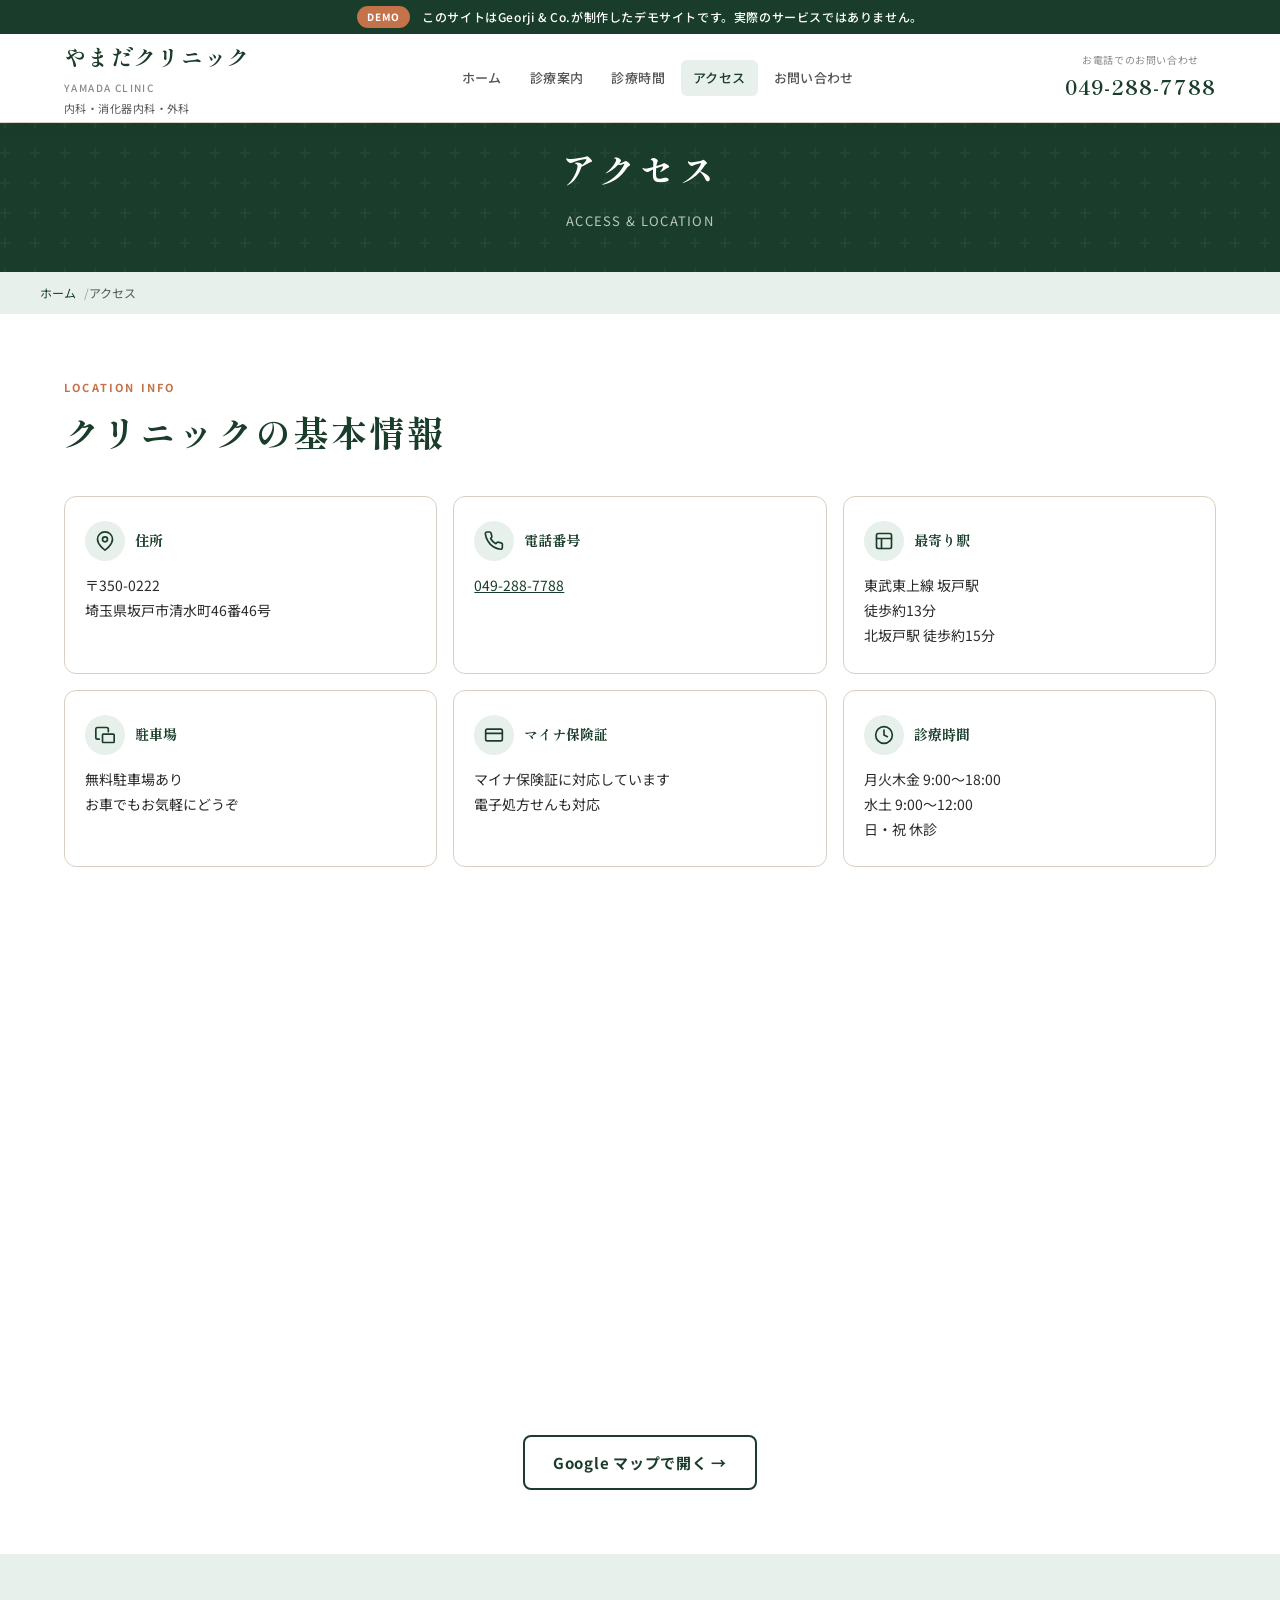
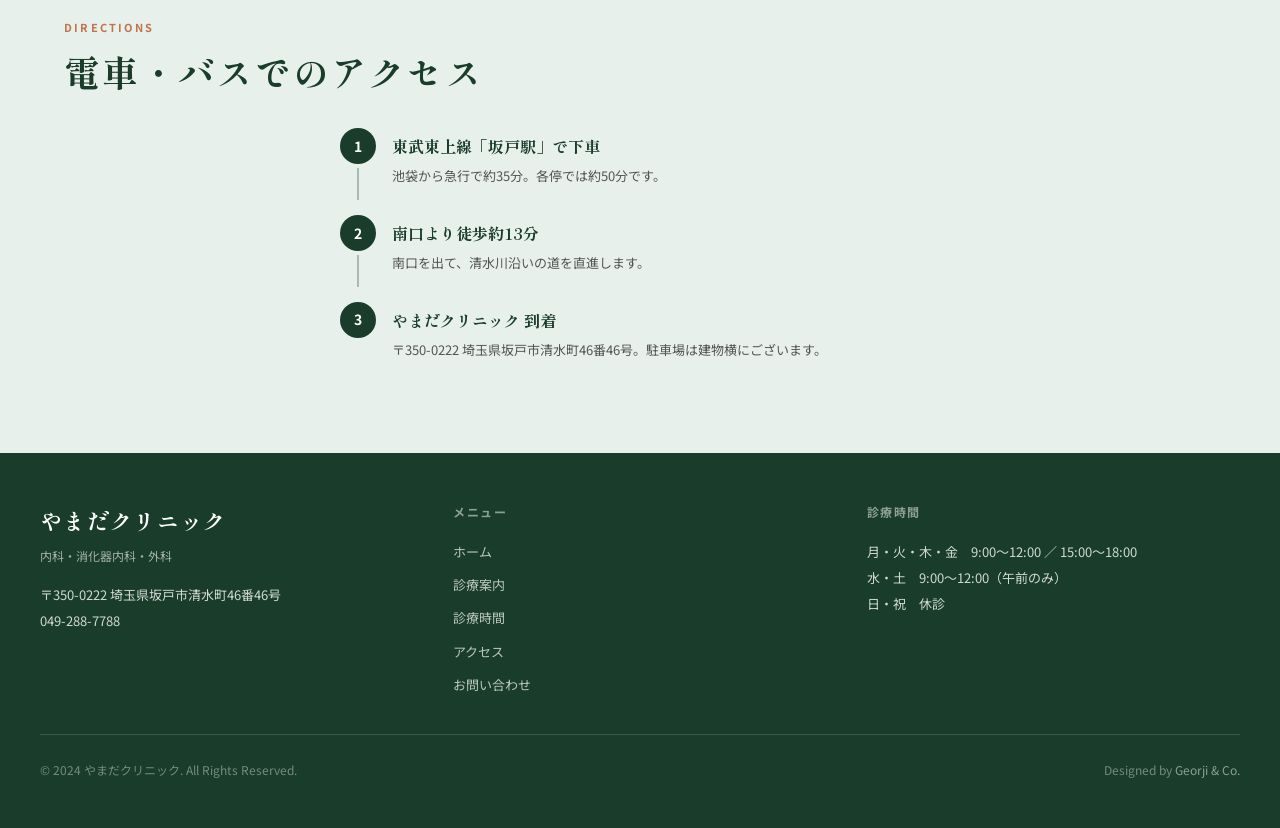
==== access.html @ 5f9caf1a "Add files via upload" ====
<!DOCTYPE html>
<html lang="ja">
<head>
  <meta charset="UTF-8">
  <meta name="viewport" content="width=device-width, initial-scale=1.0">
  <title>アクセス｜やまだクリニック</title>
  <meta name="description" content="やまだクリニックへのアクセス。埼玉県坂戸市清水町46-46。東武東上線坂戸駅より徒歩約13分。無料駐車場完備。">
  <link rel="canonical" href="https://georji-and-co.github.io/yamada-clinic-demo/access.html">
  <link rel="stylesheet" href="style.css">
  <style>
    .map-big iframe {
      width: 100%;
      height: 400px;
      border-radius: 16px;
      border: none;
      display: block;
      margin-top: 32px;
    }
    @media (min-width: 768px) { .map-big iframe { height: 520px; } }

    .info-cards {
      display: grid;
      gap: 16px;
      margin-top: 40px;
    }
    @media (min-width: 640px) { .info-cards { grid-template-columns: repeat(2, 1fr); } }
    @media (min-width: 960px) { .info-cards { grid-template-columns: repeat(3, 1fr); } }

    .info-card {
      background: var(--white);
      border-radius: 12px;
      padding: 24px 20px;
      border: 1px solid var(--border);
    }
    .info-card-head {
      display: flex;
      align-items: center;
      gap: 10px;
      margin-bottom: 12px;
    }
    .info-card-icon {
      width: 40px;
      height: 40px;
      border-radius: 50%;
      background: var(--green-light);
      display: flex;
      align-items: center;
      justify-content: center;
    }
    .info-card-icon svg { width: 20px; height: 20px; color: var(--green); }
    .info-card-title {
      font-family: var(--font-min);
      font-size: 14px;
      font-weight: 700;
      color: var(--green);
    }
    .info-card-body {
      font-size: 14px;
      color: var(--text);
      line-height: 1.8;
    }
    .info-card-body a { color: var(--green); text-decoration: underline; }

    .route-section { background: var(--green-light); }
    .route-steps {
      display: flex;
      flex-direction: column;
      gap: 0;
      max-width: 600px;
      margin: 32px auto 0;
    }
    .route-step {
      display: flex;
      gap: 16px;
      align-items: flex-start;
    }
    .route-step-left {
      display: flex;
      flex-direction: column;
      align-items: center;
      flex-shrink: 0;
    }
    .route-num {
      width: 36px;
      height: 36px;
      border-radius: 50%;
      background: var(--green);
      color: var(--white);
      font-weight: 700;
      font-size: 14px;
      display: flex;
      align-items: center;
      justify-content: center;
      flex-shrink: 0;
    }
    .route-line {
      width: 2px;
      flex: 1;
      background: var(--green);
      opacity: .3;
      min-height: 32px;
      margin: 4px 0;
    }
    .route-step:last-child .route-line { display: none; }
    .route-body {
      padding: 4px 0 28px;
    }
    .route-title {
      font-family: var(--font-min);
      font-size: 16px;
      font-weight: 700;
      color: var(--green);
    }
    .route-desc {
      font-size: 13px;
      color: var(--text-mid);
      margin-top: 4px;
      line-height: 1.7;
    }
  </style>
</head>
<body>

<div class="demo-banner">
  <span>DEMO</span>
  このサイトはGeorji &amp; Co.が制作したデモサイトです。実際のサービスではありません。
</div>

<header class="site-header">
  <div class="header-inner">
    <div class="logo-wrap">
      <div class="logo-ja">やまだクリニック</div>
      <div class="logo-en">Yamada Clinic</div>
      <div class="logo-sub">内科・消化器内科・外科</div>
    </div>
    <nav class="pc-nav">
      <a href="index.html">ホーム</a>
      <a href="clinic.html">診療案内</a>
      <a href="hours.html">診療時間</a>
      <a href="access.html" style="background:var(--green-light);color:var(--green);">アクセス</a>
      <a href="contact.html">お問い合わせ</a>
    </nav>
    <div class="header-cta">
      <a href="tel:0492887788" class="btn-tel">
        <small>お電話でのお問い合わせ</small>049-288-7788
      </a>
    </div>
    <button class="hamburger" id="hamburger" aria-label="メニュー"><span></span><span></span><span></span></button>
  </div>
</header>

<nav class="sp-menu" id="spMenu">
  <a href="index.html">ホーム</a>
  <a href="clinic.html">診療案内</a>
  <a href="hours.html">診療時間・休診情報</a>
  <a href="access.html">アクセス</a>
  <a href="contact.html">お問い合わせ</a>
  <a href="tel:0492887788" class="sp-tel">
    <svg xmlns="http://www.w3.org/2000/svg" width="20" height="20" viewBox="0 0 24 24" fill="none" stroke="currentColor" stroke-width="2"><path d="M22 16.92v3a2 2 0 0 1-2.18 2 19.79 19.79 0 0 1-8.63-3.07A19.5 19.5 0 0 1 4.69 12 19.79 19.79 0 0 1 1.61 3.4 2 2 0 0 1 3.58 1.22h3a2 2 0 0 1 2 1.72 12.84 12.84 0 0 0 .7 2.81 2 2 0 0 1-.45 2.11L7.91 8.97a16 16 0 0 0 6.29 6.29l1.28-1.28a2 2 0 0 1 2.11-.45 12.84 12.84 0 0 0 2.81.7A2 2 0 0 1 22 16.92z"/></svg>
    049-288-7788
  </a>
</nav>

<div class="page-hero">
  <h1 class="page-hero-title">アクセス</h1>
  <p class="page-hero-sub">Access &amp; Location</p>
</div>
<nav class="breadcrumb"><ol><li><a href="index.html">ホーム</a></li><li>アクセス</li></ol></nav>

<!-- 基本情報 -->
<section style="background:var(--white);">
  <div class="container">
    <p class="section-label fade-in">Location Info</p>
    <h2 class="section-title fade-in">クリニックの基本情報</h2>
    <div class="info-cards">
      <div class="info-card fade-in">
        <div class="info-card-head">
          <div class="info-card-icon"><svg xmlns="http://www.w3.org/2000/svg" viewBox="0 0 24 24" fill="none" stroke="currentColor" stroke-width="2" stroke-linecap="round" stroke-linejoin="round"><path d="M21 10c0 7-9 13-9 13s-9-6-9-13a9 9 0 0 1 18 0z"/><circle cx="12" cy="10" r="3"/></svg></div>
          <div class="info-card-title">住所</div>
        </div>
        <div class="info-card-body">
          〒350-0222<br>埼玉県坂戸市清水町46番46号
        </div>
      </div>
      <div class="info-card fade-in">
        <div class="info-card-head">
          <div class="info-card-icon"><svg xmlns="http://www.w3.org/2000/svg" viewBox="0 0 24 24" fill="none" stroke="currentColor" stroke-width="2" stroke-linecap="round" stroke-linejoin="round"><path d="M22 16.92v3a2 2 0 0 1-2.18 2 19.79 19.79 0 0 1-8.63-3.07A19.5 19.5 0 0 1 4.69 12 19.79 19.79 0 0 1 1.61 3.4 2 2 0 0 1 3.58 1.22h3a2 2 0 0 1 2 1.72 12.84 12.84 0 0 0 .7 2.81 2 2 0 0 1-.45 2.11L7.91 8.97a16 16 0 0 0 6.29 6.29l1.28-1.28a2 2 0 0 1 2.11-.45 12.84 12.84 0 0 0 2.81.7A2 2 0 0 1 22 16.92z"/></svg></div>
          <div class="info-card-title">電話番号</div>
        </div>
        <div class="info-card-body">
          <a href="tel:0492887788">049-288-7788</a>
        </div>
      </div>
      <div class="info-card fade-in">
        <div class="info-card-head">
          <div class="info-card-icon"><svg xmlns="http://www.w3.org/2000/svg" viewBox="0 0 24 24" fill="none" stroke="currentColor" stroke-width="2" stroke-linecap="round" stroke-linejoin="round"><rect x="3" y="3" width="18" height="18" rx="2"/><path d="M3 9h18M9 21V9"/></svg></div>
          <div class="info-card-title">最寄り駅</div>
        </div>
        <div class="info-card-body">
          東武東上線 坂戸駅<br>徒歩約13分<br>北坂戸駅 徒歩約15分
        </div>
      </div>
      <div class="info-card fade-in">
        <div class="info-card-head">
          <div class="info-card-icon"><svg xmlns="http://www.w3.org/2000/svg" viewBox="0 0 24 24" fill="none" stroke="currentColor" stroke-width="2" stroke-linecap="round" stroke-linejoin="round"><path d="M5 17H3a2 2 0 0 1-2-2V5a2 2 0 0 1 2-2h11a2 2 0 0 1 2 2v3"/><rect x="9" y="11" width="14" height="10" rx="1"/></svg></div>
          <div class="info-card-title">駐車場</div>
        </div>
        <div class="info-card-body">無料駐車場あり<br>お車でもお気軽にどうぞ</div>
      </div>
      <div class="info-card fade-in">
        <div class="info-card-head">
          <div class="info-card-icon"><svg xmlns="http://www.w3.org/2000/svg" viewBox="0 0 24 24" fill="none" stroke="currentColor" stroke-width="2" stroke-linecap="round" stroke-linejoin="round"><rect x="2" y="5" width="20" height="14" rx="2"/><path d="M2 10h20"/></svg></div>
          <div class="info-card-title">マイナ保険証</div>
        </div>
        <div class="info-card-body">マイナ保険証に対応しています<br>電子処方せんも対応</div>
      </div>
      <div class="info-card fade-in">
        <div class="info-card-head">
          <div class="info-card-icon"><svg xmlns="http://www.w3.org/2000/svg" viewBox="0 0 24 24" fill="none" stroke="currentColor" stroke-width="2" stroke-linecap="round" stroke-linejoin="round"><circle cx="12" cy="12" r="10"/><polyline points="12 6 12 12 16 14"/></svg></div>
          <div class="info-card-title">診療時間</div>
        </div>
        <div class="info-card-body">
          月火木金 9:00〜18:00<br>水土 9:00〜12:00<br>日・祝 休診
        </div>
      </div>
    </div>

    <!-- 地図 -->
    <div class="map-big fade-in">
      <iframe
        src="https://maps.google.com/maps?q=埼玉県坂戸市清水町46-46&output=embed&hl=ja&z=16"
        loading="lazy"
        allowfullscreen
        title="やまだクリニック 地図">
      </iframe>
    </div>
    <div style="text-align:center;margin-top:16px;" class="fade-in">
      <a href="https://maps.google.com/maps?q=埼玉県坂戸市清水町46-46" target="_blank" rel="noopener" class="btn-outline">
        Google マップで開く →
      </a>
    </div>
  </div>
</section>

<!-- 経路案内 -->
<section class="route-section">
  <div class="container">
    <p class="section-label fade-in">Directions</p>
    <h2 class="section-title fade-in">電車・バスでのアクセス</h2>
    <div class="route-steps">
      <div class="route-step fade-in">
        <div class="route-step-left">
          <div class="route-num">1</div>
          <div class="route-line"></div>
        </div>
        <div class="route-body">
          <div class="route-title">東武東上線「坂戸駅」で下車</div>
          <p class="route-desc">池袋から急行で約35分。各停では約50分です。</p>
        </div>
      </div>
      <div class="route-step fade-in">
        <div class="route-step-left">
          <div class="route-num">2</div>
          <div class="route-line"></div>
        </div>
        <div class="route-body">
          <div class="route-title">南口より徒歩約13分</div>
          <p class="route-desc">南口を出て、清水川沿いの道を直進します。</p>
        </div>
      </div>
      <div class="route-step fade-in">
        <div class="route-step-left">
          <div class="route-num">3</div>
          <div class="route-line"></div>
        </div>
        <div class="route-body">
          <div class="route-title">やまだクリニック 到着</div>
          <p class="route-desc">〒350-0222 埼玉県坂戸市清水町46番46号。駐車場は建物横にございます。</p>
        </div>
      </div>
    </div>
  </div>
</section>

<footer class="site-footer">
  <div class="footer-inner">
    <div>
      <div class="footer-logo-ja">やまだクリニック</div>
      <div class="footer-logo-sub">内科・消化器内科・外科</div>
      <div class="footer-info">〒350-0222 埼玉県坂戸市清水町46番46号<br><a href="tel:0492887788">049-288-7788</a></div>
    </div>
    <div>
      <div class="footer-nav-title">メニュー</div>
      <nav class="footer-nav">
        <a href="index.html">ホーム</a><a href="clinic.html">診療案内</a>
        <a href="hours.html">診療時間</a><a href="access.html">アクセス</a>
        <a href="contact.html">お問い合わせ</a>
      </nav>
    </div>
    <div>
      <div class="footer-nav-title">診療時間</div>
      <div class="footer-info" style="font-size:13px;line-height:2;">
        月・火・木・金　9:00〜12:00 ／ 15:00〜18:00<br>
        水・土　9:00〜12:00（午前のみ）<br>日・祝　休診
      </div>
    </div>
  </div>
  <div class="footer-bottom">
    <span>&copy; 2024 やまだクリニック. All Rights Reserved.</span>
    <span class="footer-credit">Designed by <a href="https://georji-and-co.github.io/" target="_blank" rel="noopener">Georji &amp; Co.</a></span>
  </div>
</footer>

<div class="sticky-cta">
  <a href="tel:0492887788" class="cta-tel"><svg xmlns="http://www.w3.org/2000/svg" viewBox="0 0 24 24" fill="none" stroke="currentColor" stroke-width="2"><path d="M22 16.92v3a2 2 0 0 1-2.18 2 19.79 19.79 0 0 1-8.63-3.07A19.5 19.5 0 0 1 4.69 12 19.79 19.79 0 0 1 1.61 3.4 2 2 0 0 1 3.58 1.22h3a2 2 0 0 1 2 1.72 12.84 12.84 0 0 0 .7 2.81 2 2 0 0 1-.45 2.11L7.91 8.97a16 16 0 0 0 6.29 6.29l1.28-1.28a2 2 0 0 1 2.11-.45 12.84 12.84 0 0 0 2.81.7A2 2 0 0 1 22 16.92z"/></svg>電話する</a>
  <a href="contact.html" class="cta-web"><svg xmlns="http://www.w3.org/2000/svg" viewBox="0 0 24 24" fill="none" stroke="currentColor" stroke-width="2"><path d="M21 15a2 2 0 0 1-2 2H7l-4 4V5a2 2 0 0 1 2-2h14a2 2 0 0 1 2 2z"/></svg>お問い合わせ</a>
</div>
<nav class="sp-bottom-nav">
  <a href="index.html"><svg xmlns="http://www.w3.org/2000/svg" viewBox="0 0 24 24" fill="none" stroke="currentColor" stroke-width="2"><path d="m3 9 9-7 9 7v11a2 2 0 0 1-2 2H5a2 2 0 0 1-2-2z"/><polyline points="9 22 9 12 15 12 15 22"/></svg>ホーム</a>
  <a href="clinic.html"><svg xmlns="http://www.w3.org/2000/svg" viewBox="0 0 24 24" fill="none" stroke="currentColor" stroke-width="2"><path d="M22 12h-4l-3 9L9 3l-3 9H2"/></svg>診療</a>
  <a href="hours.html"><svg xmlns="http://www.w3.org/2000/svg" viewBox="0 0 24 24" fill="none" stroke="currentColor" stroke-width="2"><circle cx="12" cy="12" r="10"/><polyline points="12 6 12 12 16 14"/></svg>時間</a>
  <a href="access.html"><svg xmlns="http://www.w3.org/2000/svg" viewBox="0 0 24 24" fill="none" stroke="currentColor" stroke-width="2"><path d="M21 10c0 7-9 13-9 13s-9-6-9-13a9 9 0 0 1 18 0z"/><circle cx="12" cy="10" r="3"/></svg>アクセス</a>
  <a href="contact.html"><svg xmlns="http://www.w3.org/2000/svg" viewBox="0 0 24 24" fill="none" stroke="currentColor" stroke-width="2"><path d="M21 15a2 2 0 0 1-2 2H7l-4 4V5a2 2 0 0 1 2-2h14a2 2 0 0 1 2 2z"/></svg>問合せ</a>
</nav>
<script src="common.js"></script>
</body>
</html>
---- style.css ----
/* ===========================
   やまだクリニック | style.css
   =========================== */

@import url('https://fonts.googleapis.com/css2?family=Shippori+Mincho:wght@400;500;600;700;800&family=Noto+Sans+JP:wght@300;400;500;700&display=swap');

/* ── Reset & Base ── */
*, *::before, *::after {
  box-sizing: border-box;
  margin: 0;
  padding: 0;
  word-break: keep-all;
  overflow-wrap: break-word;
}

:root {
  --green:       #1a3d2b;
  --green-mid:   #2c5e42;
  --green-light: #e8f0eb;
  --cream:       #faf8f4;
  --terra:       #c4724a;
  --terra-light: #f4ece7;
  --text:        #2a2a2a;
  --text-mid:    #555;
  --text-light:  #888;
  --border:      #d8d0c4;
  --white:       #ffffff;
  --header-h-sp: 130px;  /* デモバナー34px + ヘッダー96px */
  --header-h-pc: 88px;
  --demo-h:      34px;
  --font-min:    'Shippori Mincho', serif;
  --font-sans:   'Noto Sans JP', sans-serif;
}

html { scroll-behavior: smooth; }

body {
  font-family: var(--font-sans);
  font-size: 16px;
  line-height: 1.8;
  color: var(--text);
  background: var(--cream);
  overflow-x: hidden;
}

a { color: inherit; text-decoration: none; }
img { max-width: 100%; display: block; }
ul, ol { list-style: none; }

/* ── Demo Banner ── */
.demo-banner {
  position: fixed;
  top: 0;
  left: 0;
  width: 100%;
  height: var(--demo-h);
  background: var(--green);
  color: var(--white);
  display: flex;
  align-items: center;
  justify-content: center;
  font-family: var(--font-sans);
  font-size: 12px;
  font-weight: 500;
  letter-spacing: 0.05em;
  z-index: 1000;
  gap: 12px;
}
.demo-banner span {
  background: var(--terra);
  padding: 2px 10px;
  border-radius: 20px;
  font-size: 10px;
  font-weight: 700;
  letter-spacing: 0.08em;
}

/* ── Header ── */
.site-header {
  position: fixed;
  top: var(--demo-h);
  left: 0;
  width: 100%;
  background: var(--white);
  border-bottom: 1px solid var(--border);
  z-index: 900;
  box-shadow: 0 2px 12px rgba(26,61,43,.06);
}

.header-inner {
  max-width: 1200px;
  margin: 0 auto;
  padding: 0 24px;
  height: 96px;
  display: flex;
  align-items: center;
  justify-content: space-between;
}

.logo-wrap { display: flex; flex-direction: column; gap: 2px; }
.logo-ja {
  font-family: var(--font-min);
  font-size: 22px;
  font-weight: 700;
  color: var(--green);
  letter-spacing: 0.06em;
}
.logo-en {
  font-size: 10px;
  font-weight: 500;
  color: var(--text-light);
  letter-spacing: 0.14em;
  text-transform: uppercase;
}
.logo-sub {
  font-size: 11px;
  color: var(--text-mid);
  letter-spacing: 0.04em;
}

/* デスクトップナビ */
.pc-nav { display: none; }

@media (min-width: 768px) {
  :root { --header-h-sp: var(--header-h-pc); }

  .header-inner { height: var(--header-h-pc); }

  .pc-nav {
    display: flex;
    align-items: center;
    gap: 4px;
  }
  .pc-nav a {
    font-size: 13px;
    font-weight: 500;
    color: var(--text-mid);
    padding: 6px 12px;
    border-radius: 6px;
    transition: background .2s, color .2s;
    letter-spacing: 0.03em;
  }
  .pc-nav a:hover { background: var(--green-light); color: var(--green); }

  .header-cta {
    display: flex;
    align-items: center;
    gap: 10px;
  }
  .btn-tel {
    font-family: var(--font-min);
    font-size: 20px;
    font-weight: 700;
    color: var(--green);
    letter-spacing: 0.05em;
  }
  .btn-tel small {
    display: block;
    font-family: var(--font-sans);
    font-size: 10px;
    font-weight: 400;
    color: var(--text-light);
    letter-spacing: 0.06em;
    text-align: center;
  }
  .btn-net {
    background: var(--terra);
    color: var(--white);
    font-size: 13px;
    font-weight: 700;
    padding: 10px 18px;
    border-radius: 8px;
    letter-spacing: 0.05em;
    transition: background .2s;
    white-space: nowrap;
  }
  .btn-net:hover { background: #b0633e; }
}

/* モバイルハンバーガー */
.hamburger {
  display: flex;
  flex-direction: column;
  gap: 5px;
  cursor: pointer;
  padding: 6px;
  background: none;
  border: none;
}
.hamburger span {
  display: block;
  width: 24px;
  height: 2px;
  background: var(--green);
  border-radius: 2px;
  transition: .3s;
}
@media (min-width: 768px) { .hamburger { display: none; } }

/* モバイルメニュー */
.sp-menu {
  display: none;
  position: fixed;
  top: calc(var(--demo-h) + 96px);
  left: 0;
  width: 100%;
  background: var(--white);
  border-bottom: 2px solid var(--green);
  z-index: 850;
  padding: 16px 0;
}
.sp-menu.open { display: block; }
.sp-menu a {
  display: block;
  padding: 12px 24px;
  font-size: 15px;
  font-weight: 500;
  color: var(--text);
  border-bottom: 1px solid var(--border);
  transition: background .2s;
}
.sp-menu a:hover { background: var(--green-light); }
.sp-menu .sp-tel {
  padding: 14px 24px;
  font-family: var(--font-min);
  font-size: 22px;
  font-weight: 700;
  color: var(--green);
  display: flex;
  align-items: center;
  gap: 8px;
}

/* ── スティッキーCTAバー（SP） ── */
.sticky-cta {
  display: flex;
  position: fixed;
  bottom: 0;
  left: 0;
  width: 100%;
  z-index: 800;
  box-shadow: 0 -2px 12px rgba(0,0,0,.12);
}
.sticky-cta a {
  flex: 1;
  display: flex;
  flex-direction: column;
  align-items: center;
  justify-content: center;
  padding: 10px 0;
  font-size: 11px;
  font-weight: 700;
  letter-spacing: 0.04em;
  gap: 3px;
}
.sticky-cta a svg { width: 20px; height: 20px; }
.sticky-cta .cta-tel { background: var(--green); color: var(--white); }
.sticky-cta .cta-web { background: var(--terra); color: var(--white); }
@media (min-width: 768px) { .sticky-cta { display: none; } }

/* ── ボトムナビ（SP）── */
.sp-bottom-nav {
  display: flex;
  position: fixed;
  bottom: 56px; /* CTAバーの上 */
  left: 0;
  width: 100%;
  background: var(--white);
  border-top: 1px solid var(--border);
  z-index: 790;
}
.sp-bottom-nav a {
  flex: 1;
  display: flex;
  flex-direction: column;
  align-items: center;
  justify-content: center;
  padding: 6px 2px;
  font-size: 9px;
  font-weight: 500;
  color: var(--text-mid);
  gap: 2px;
  border-right: 1px solid var(--border);
  transition: background .2s;
}
.sp-bottom-nav a:last-child { border-right: none; }
.sp-bottom-nav a.active { color: var(--green); background: var(--green-light); }
.sp-bottom-nav a svg { width: 18px; height: 18px; }
@media (min-width: 768px) { .sp-bottom-nav { display: none; } }

/* ── Page Hero ── */
.page-hero {
  margin-top: var(--header-h-sp);
  background: var(--green);
  padding: 48px 24px 40px;
  text-align: center;
  position: relative;
  overflow: hidden;
}
.page-hero::before {
  content: '';
  position: absolute;
  inset: 0;
  background: url("data:image/svg+xml,%3Csvg width='60' height='60' viewBox='0 0 60 60' xmlns='http://www.w3.org/2000/svg'%3E%3Cg fill='none' fill-rule='evenodd'%3E%3Cg fill='%23ffffff' fill-opacity='0.04'%3E%3Cpath d='M36 34v-4h-2v4h-4v2h4v4h2v-4h4v-2h-4zm0-30V0h-2v4h-4v2h4v4h2V6h4V4h-4zM6 34v-4H4v4H0v2h4v4h2v-4h4v-2H6zM6 4V0H4v4H0v2h4v4h2V6h4V4H6z'/%3E%3C/g%3E%3C/g%3E%3C/svg%3E");
}
.page-hero-title {
  font-family: var(--font-min);
  font-size: clamp(24px, 5vw, 36px);
  font-weight: 700;
  color: var(--white);
  letter-spacing: 0.1em;
  position: relative;
}
.page-hero-sub {
  font-size: 13px;
  color: rgba(255,255,255,.7);
  margin-top: 8px;
  letter-spacing: 0.1em;
  text-transform: uppercase;
  position: relative;
}

/* パンくずリスト */
.breadcrumb {
  background: var(--green-light);
  padding: 10px 24px;
}
.breadcrumb ol {
  max-width: 1200px;
  margin: 0 auto;
  display: flex;
  gap: 8px;
  font-size: 12px;
  color: var(--text-mid);
  flex-wrap: wrap;
}
.breadcrumb li + li::before { content: '/'; opacity: .5; }
.breadcrumb a { color: var(--green); }

/* ── 共通レイアウト ── */
.container {
  max-width: 1200px;
  margin: 0 auto;
  padding: 0 24px;
}

section {
  padding: 64px 24px;
}

.section-label {
  font-size: 11px;
  font-weight: 700;
  letter-spacing: 0.2em;
  text-transform: uppercase;
  color: var(--terra);
  margin-bottom: 8px;
}
.section-title {
  font-family: var(--font-min);
  font-size: clamp(24px, 4vw, 36px);
  font-weight: 700;
  color: var(--green);
  line-height: 1.4;
  letter-spacing: 0.06em;
}
.section-title + p {
  margin-top: 16px;
  color: var(--text-mid);
  font-size: 15px;
  line-height: 2;
  max-width: 640px;
}

/* ── 診療時間ステータス ── */
.status-chip {
  display: inline-flex;
  align-items: center;
  gap: 6px;
  padding: 4px 14px;
  border-radius: 20px;
  font-size: 12px;
  font-weight: 700;
  letter-spacing: 0.06em;
}
.status-chip.open {
  background: #e8f5e9;
  color: #2e7d32;
}
.status-chip.closed {
  background: #fce4ec;
  color: #c62828;
}
.status-chip::before {
  content: '';
  width: 8px;
  height: 8px;
  border-radius: 50%;
  background: currentColor;
  animation: pulse 1.5s infinite;
}
@keyframes pulse {
  0%, 100% { opacity: 1; }
  50% { opacity: .3; }
}

/* ── フェードイン ── */
.fade-in {
  opacity: 0;
  transform: translateY(20px);
  transition: opacity .6s ease, transform .6s ease;
}
.fade-in.visible {
  opacity: 1;
  transform: translateY(0);
}

/* ── カード共通 ── */
.card {
  background: var(--white);
  border-radius: 12px;
  border: 1px solid var(--border);
  overflow: hidden;
  transition: box-shadow .3s, transform .3s;
}
.card:hover {
  box-shadow: 0 8px 32px rgba(26,61,43,.12);
  transform: translateY(-4px);
}

/* ── ボタン共通 ── */
.btn-primary {
  display: inline-flex;
  align-items: center;
  gap: 8px;
  background: var(--terra);
  color: var(--white);
  font-size: 15px;
  font-weight: 700;
  padding: 14px 32px;
  border-radius: 8px;
  transition: background .2s, transform .2s;
  letter-spacing: 0.05em;
  border: none;
  cursor: pointer;
}
.btn-primary:hover {
  background: #b0633e;
  transform: translateY(-2px);
}
.btn-outline {
  display: inline-flex;
  align-items: center;
  gap: 8px;
  background: transparent;
  color: var(--green);
  font-size: 15px;
  font-weight: 700;
  padding: 12px 28px;
  border-radius: 8px;
  border: 2px solid var(--green);
  transition: all .2s;
  letter-spacing: 0.05em;
}
.btn-outline:hover {
  background: var(--green);
  color: var(--white);
}

/* ── フッター ── */
.site-footer {
  background: var(--green);
  color: rgba(255,255,255,.8);
  padding: 48px 24px 80px;
}
@media (min-width: 768px) { .site-footer { padding-bottom: 48px; } }

.footer-inner {
  max-width: 1200px;
  margin: 0 auto;
  display: grid;
  gap: 40px;
}
@media (min-width: 768px) {
  .footer-inner { grid-template-columns: 1fr 1fr 1fr; }
}

.footer-logo-ja {
  font-family: var(--font-min);
  font-size: 22px;
  font-weight: 700;
  color: var(--white);
  letter-spacing: 0.06em;
}
.footer-logo-sub {
  font-size: 12px;
  margin-top: 4px;
  color: rgba(255,255,255,.6);
}
.footer-info {
  font-size: 13px;
  line-height: 2;
  margin-top: 16px;
}
.footer-info a { color: rgba(255,255,255,.8); transition: color .2s; }
.footer-info a:hover { color: var(--white); }

.footer-nav-title {
  font-size: 12px;
  font-weight: 700;
  letter-spacing: 0.12em;
  text-transform: uppercase;
  color: rgba(255,255,255,.5);
  margin-bottom: 12px;
}
.footer-nav a {
  display: block;
  font-size: 13px;
  padding: 5px 0;
  color: rgba(255,255,255,.7);
  transition: color .2s;
}
.footer-nav a:hover { color: var(--white); }

.footer-bottom {
  max-width: 1200px;
  margin: 32px auto 0;
  padding-top: 24px;
  border-top: 1px solid rgba(255,255,255,.15);
  display: flex;
  justify-content: space-between;
  align-items: center;
  flex-wrap: wrap;
  gap: 12px;
  font-size: 12px;
  color: rgba(255,255,255,.4);
}
.footer-credit a {
  color: rgba(255,255,255,.5);
  transition: color .2s;
}
.footer-credit a:hover { color: var(--white); }

/* ── レスポンシブ補完 ── */
@media (max-width: 767px) {
  section { padding: 48px 16px; }
  .page-hero { padding: 40px 16px 32px; }
}
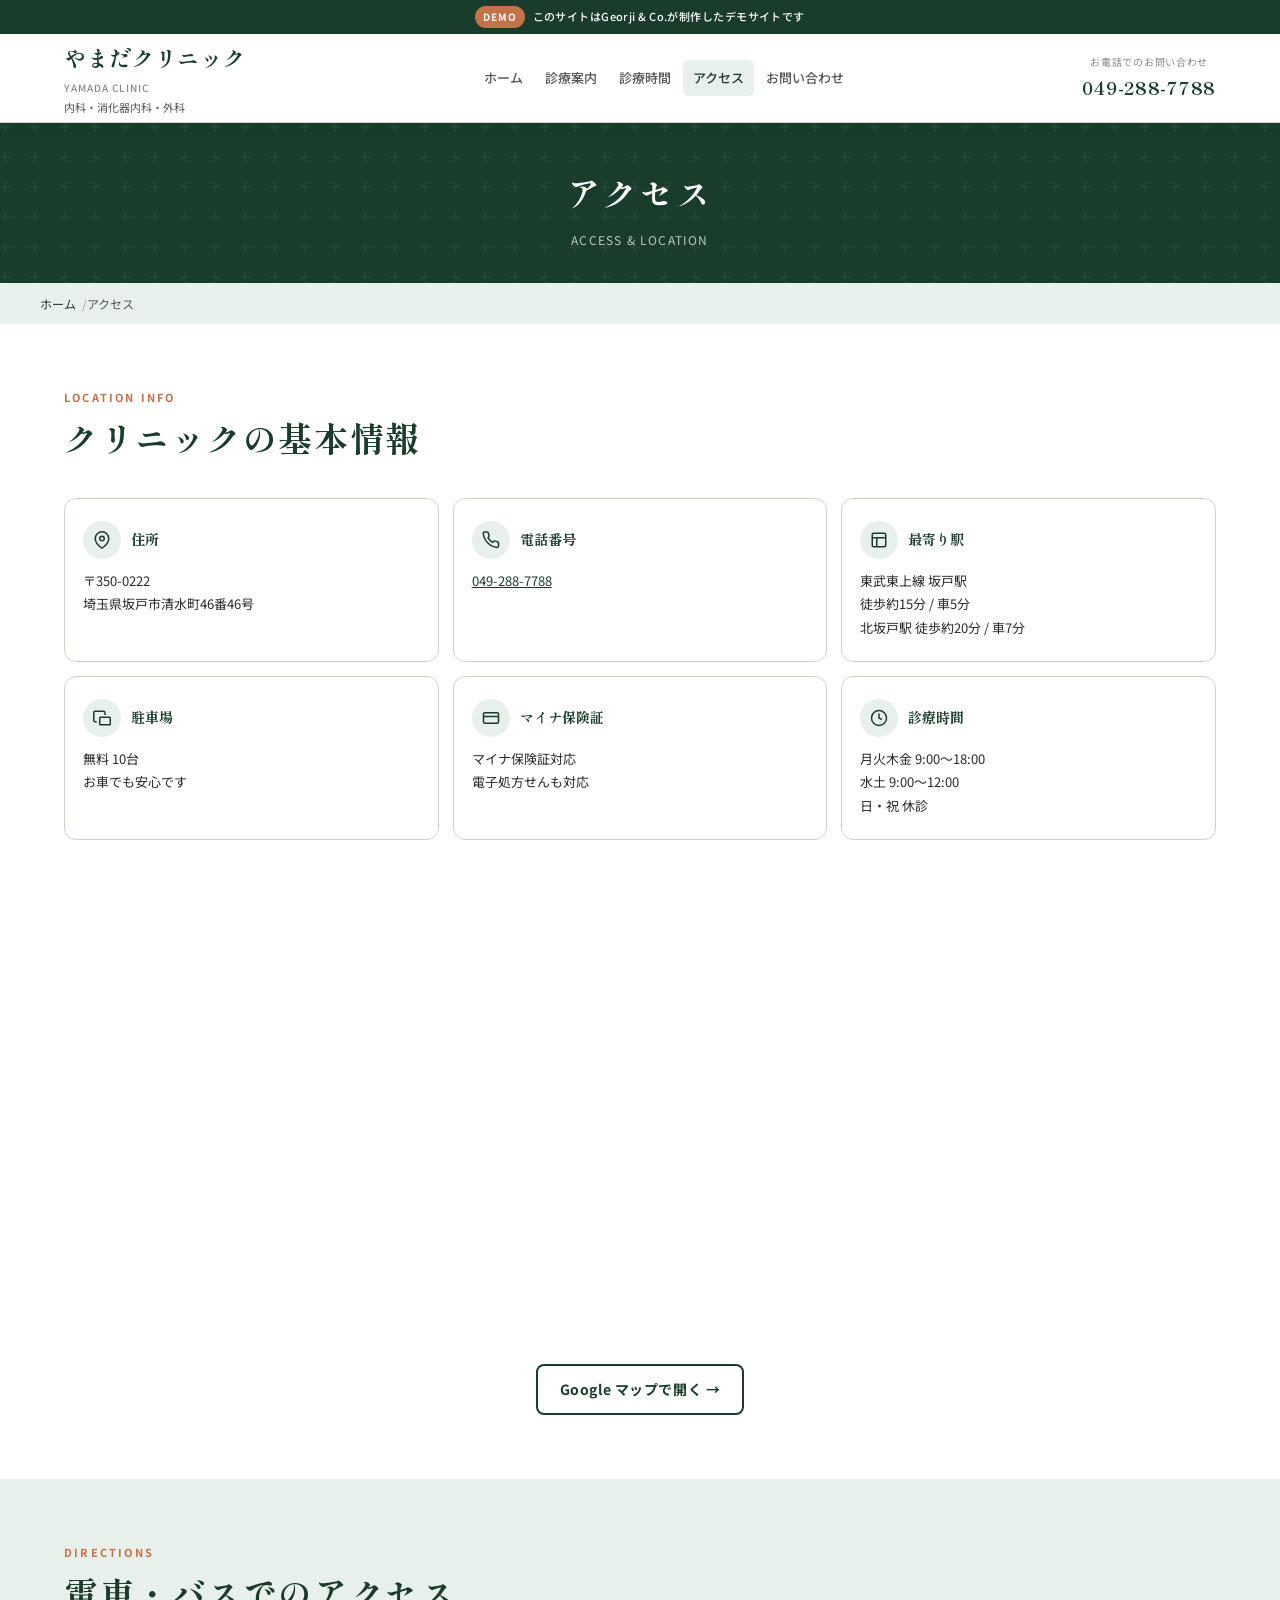
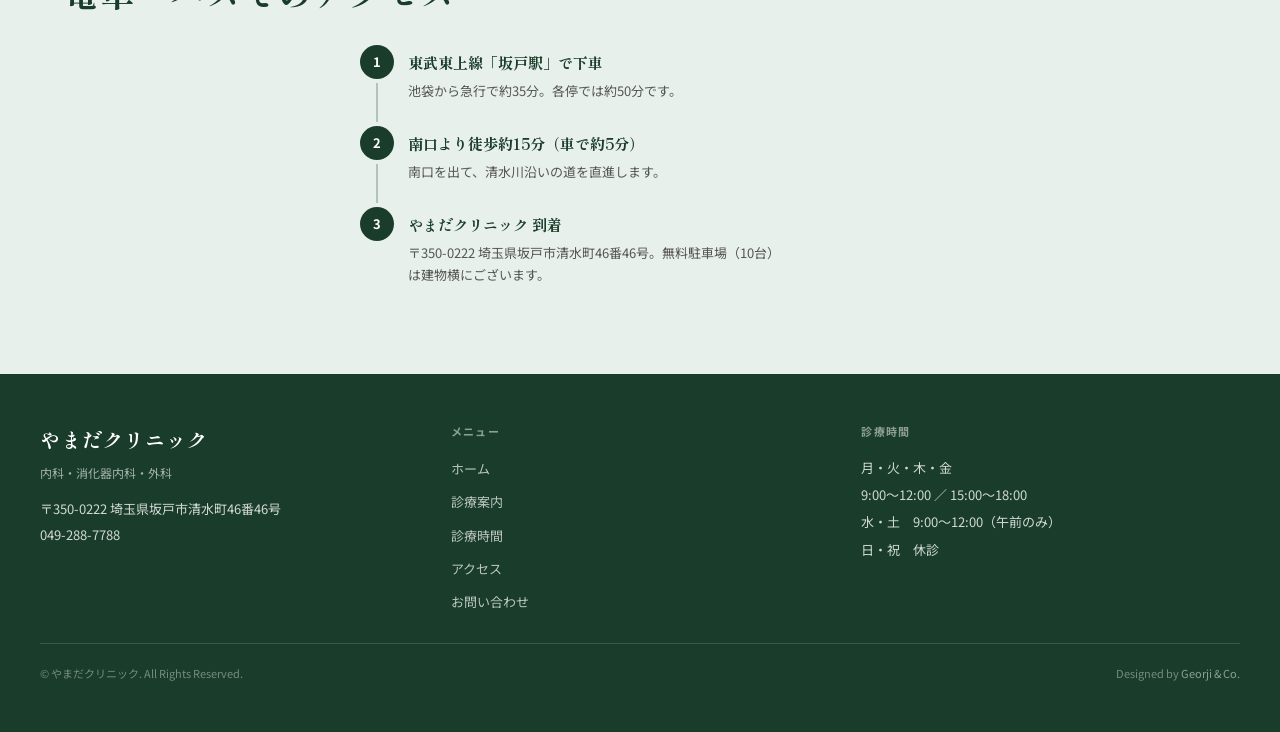
==== commit 6cf8905b: "Add files via upload" ====
--- a/access.html
+++ b/access.html
@@ -4,313 +4,91 @@
   <meta charset="UTF-8">
   <meta name="viewport" content="width=device-width, initial-scale=1.0">
   <title>アクセス｜やまだクリニック</title>
-  <meta name="description" content="やまだクリニックへのアクセス。埼玉県坂戸市清水町46-46。東武東上線坂戸駅より徒歩約13分。無料駐車場完備。">
+  <meta name="description" content="やまだクリニックへのアクセス。埼玉県坂戸市清水町46-46。東武東上線坂戸駅より徒歩約15分。無料駐車場10台完備。">
   <link rel="canonical" href="https://georji-and-co.github.io/yamada-clinic-demo/access.html">
   <link rel="stylesheet" href="style.css">
   <style>
-    .map-big iframe {
-      width: 100%;
-      height: 400px;
-      border-radius: 16px;
-      border: none;
-      display: block;
-      margin-top: 32px;
-    }
-    @media (min-width: 768px) { .map-big iframe { height: 520px; } }
-
-    .info-cards {
-      display: grid;
-      gap: 16px;
-      margin-top: 40px;
-    }
-    @media (min-width: 640px) { .info-cards { grid-template-columns: repeat(2, 1fr); } }
-    @media (min-width: 960px) { .info-cards { grid-template-columns: repeat(3, 1fr); } }
-
-    .info-card {
-      background: var(--white);
-      border-radius: 12px;
-      padding: 24px 20px;
-      border: 1px solid var(--border);
-    }
-    .info-card-head {
-      display: flex;
-      align-items: center;
-      gap: 10px;
-      margin-bottom: 12px;
-    }
-    .info-card-icon {
-      width: 40px;
-      height: 40px;
-      border-radius: 50%;
-      background: var(--green-light);
-      display: flex;
-      align-items: center;
-      justify-content: center;
-    }
-    .info-card-icon svg { width: 20px; height: 20px; color: var(--green); }
-    .info-card-title {
-      font-family: var(--font-min);
-      font-size: 14px;
-      font-weight: 700;
-      color: var(--green);
-    }
-    .info-card-body {
-      font-size: 14px;
-      color: var(--text);
-      line-height: 1.8;
-    }
+    .map-big iframe { width: 100%; height: 320px; border-radius: 16px; border: none; display: block; margin-top: 28px; }
+    @media (min-width: 768px) { .map-big iframe { height: 480px; } }
+    .info-cards { display: grid; gap: 14px; margin-top: 36px; }
+    @media (min-width: 560px) { .info-cards { grid-template-columns: repeat(2, minmax(0,1fr)); } }
+    @media (min-width: 900px) { .info-cards { grid-template-columns: repeat(3, minmax(0,1fr)); } }
+    .info-card { background: var(--white); border-radius: 12px; padding: 22px 18px; border: 1px solid var(--border); min-width: 0; }
+    .info-card-head { display: flex; align-items: center; gap: 10px; margin-bottom: 10px; }
+    .info-card-icon { width: 38px; height: 38px; border-radius: 50%; background: var(--green-light); display: flex; align-items: center; justify-content: center; flex-shrink: 0; }
+    .info-card-icon svg { width: 18px !important; height: 18px !important; color: var(--green); }
+    .info-card-title { font-family: var(--font-min); font-size: 14px; font-weight: 700; color: var(--green); }
+    .info-card-body { font-size: 13px; color: var(--text); line-height: 1.8; }
     .info-card-body a { color: var(--green); text-decoration: underline; }
-
-    .route-section { background: var(--green-light); }
-    .route-steps {
-      display: flex;
-      flex-direction: column;
-      gap: 0;
-      max-width: 600px;
-      margin: 32px auto 0;
-    }
-    .route-step {
-      display: flex;
-      gap: 16px;
-      align-items: flex-start;
-    }
-    .route-step-left {
-      display: flex;
-      flex-direction: column;
-      align-items: center;
-      flex-shrink: 0;
-    }
-    .route-num {
-      width: 36px;
-      height: 36px;
-      border-radius: 50%;
-      background: var(--green);
-      color: var(--white);
-      font-weight: 700;
-      font-size: 14px;
-      display: flex;
-      align-items: center;
-      justify-content: center;
-      flex-shrink: 0;
-    }
-    .route-line {
-      width: 2px;
-      flex: 1;
-      background: var(--green);
-      opacity: .3;
-      min-height: 32px;
-      margin: 4px 0;
-    }
+    .route-steps { display: flex; flex-direction: column; max-width: 560px; margin: 28px auto 0; }
+    .route-step { display: flex; gap: 14px; }
+    .route-left { display: flex; flex-direction: column; align-items: center; flex-shrink: 0; }
+    .route-num { width: 34px; height: 34px; border-radius: 50%; background: var(--green); color: var(--white); font-weight: 700; font-size: 13px; display: flex; align-items: center; justify-content: center; }
+    .route-line { width: 2px; flex: 1; background: var(--green); opacity: .25; min-height: 28px; margin: 4px 0; }
     .route-step:last-child .route-line { display: none; }
-    .route-body {
-      padding: 4px 0 28px;
-    }
-    .route-title {
-      font-family: var(--font-min);
-      font-size: 16px;
-      font-weight: 700;
-      color: var(--green);
-    }
-    .route-desc {
-      font-size: 13px;
-      color: var(--text-mid);
-      margin-top: 4px;
-      line-height: 1.7;
-    }
+    .route-body { padding: 4px 0 24px; min-width: 0; }
+    .route-title { font-family: var(--font-min); font-size: 15px; font-weight: 700; color: var(--green); }
+    .route-desc { font-size: 13px; color: var(--text-mid); margin-top: 4px; line-height: 1.7; }
   </style>
 </head>
 <body>
-
-<div class="demo-banner">
-  <span>DEMO</span>
-  このサイトはGeorji &amp; Co.が制作したデモサイトです。実際のサービスではありません。
-</div>
-
+<div class="demo-banner"><span>DEMO</span><p>このサイトはGeorji &amp; Co.が制作したデモサイトです</p></div>
 <header class="site-header">
   <div class="header-inner">
-    <div class="logo-wrap">
-      <div class="logo-ja">やまだクリニック</div>
-      <div class="logo-en">Yamada Clinic</div>
-      <div class="logo-sub">内科・消化器内科・外科</div>
-    </div>
-    <nav class="pc-nav">
-      <a href="index.html">ホーム</a>
-      <a href="clinic.html">診療案内</a>
-      <a href="hours.html">診療時間</a>
-      <a href="access.html" style="background:var(--green-light);color:var(--green);">アクセス</a>
-      <a href="contact.html">お問い合わせ</a>
-    </nav>
-    <div class="header-cta">
-      <a href="tel:0492887788" class="btn-tel">
-        <small>お電話でのお問い合わせ</small>049-288-7788
-      </a>
-    </div>
+    <div class="logo-wrap"><div class="logo-ja">やまだクリニック</div><div class="logo-en">Yamada Clinic</div><div class="logo-sub">内科・消化器内科・外科</div></div>
+    <nav class="pc-nav"><a href="index.html">ホーム</a><a href="clinic.html">診療案内</a><a href="hours.html">診療時間</a><a href="access.html" style="background:var(--green-light);color:var(--green);">アクセス</a><a href="contact.html">お問い合わせ</a></nav>
+    <div class="header-cta"><a href="tel:0492887788" class="btn-tel"><small>お電話でのお問い合わせ</small>049-288-7788</a></div>
     <button class="hamburger" id="hamburger" aria-label="メニュー"><span></span><span></span><span></span></button>
   </div>
 </header>
-
 <nav class="sp-menu" id="spMenu">
-  <a href="index.html">ホーム</a>
-  <a href="clinic.html">診療案内</a>
-  <a href="hours.html">診療時間・休診情報</a>
-  <a href="access.html">アクセス</a>
-  <a href="contact.html">お問い合わせ</a>
-  <a href="tel:0492887788" class="sp-tel">
-    <svg xmlns="http://www.w3.org/2000/svg" width="20" height="20" viewBox="0 0 24 24" fill="none" stroke="currentColor" stroke-width="2"><path d="M22 16.92v3a2 2 0 0 1-2.18 2 19.79 19.79 0 0 1-8.63-3.07A19.5 19.5 0 0 1 4.69 12 19.79 19.79 0 0 1 1.61 3.4 2 2 0 0 1 3.58 1.22h3a2 2 0 0 1 2 1.72 12.84 12.84 0 0 0 .7 2.81 2 2 0 0 1-.45 2.11L7.91 8.97a16 16 0 0 0 6.29 6.29l1.28-1.28a2 2 0 0 1 2.11-.45 12.84 12.84 0 0 0 2.81.7A2 2 0 0 1 22 16.92z"/></svg>
-    049-288-7788
-  </a>
+  <a href="index.html">ホーム</a><a href="clinic.html">診療案内</a><a href="hours.html">診療時間・休診情報</a><a href="access.html">アクセス</a><a href="contact.html">お問い合わせ</a>
+  <a href="tel:0492887788" class="sp-tel"><svg xmlns="http://www.w3.org/2000/svg" width="20" height="20" viewBox="0 0 24 24" fill="none" stroke="currentColor" stroke-width="2"><path d="M22 16.92v3a2 2 0 0 1-2.18 2 19.79 19.79 0 0 1-8.63-3.07A19.5 19.5 0 0 1 4.69 12 19.79 19.79 0 0 1 1.61 3.4 2 2 0 0 1 3.58 1.22h3a2 2 0 0 1 2 1.72 12.84 12.84 0 0 0 .7 2.81 2 2 0 0 1-.45 2.11L7.91 8.97a16 16 0 0 0 6.29 6.29l1.28-1.28a2 2 0 0 1 2.11-.45 12.84 12.84 0 0 0 2.81.7A2 2 0 0 1 22 16.92z"/></svg>049-288-7788</a>
 </nav>
-
-<div class="page-hero">
-  <h1 class="page-hero-title">アクセス</h1>
-  <p class="page-hero-sub">Access &amp; Location</p>
-</div>
+<div class="page-hero"><h1 class="page-hero-title">アクセス</h1><p class="page-hero-sub">Access &amp; Location</p></div>
 <nav class="breadcrumb"><ol><li><a href="index.html">ホーム</a></li><li>アクセス</li></ol></nav>
 
-<!-- 基本情報 -->
 <section style="background:var(--white);">
   <div class="container">
     <p class="section-label fade-in">Location Info</p>
     <h2 class="section-title fade-in">クリニックの基本情報</h2>
     <div class="info-cards">
-      <div class="info-card fade-in">
-        <div class="info-card-head">
-          <div class="info-card-icon"><svg xmlns="http://www.w3.org/2000/svg" viewBox="0 0 24 24" fill="none" stroke="currentColor" stroke-width="2" stroke-linecap="round" stroke-linejoin="round"><path d="M21 10c0 7-9 13-9 13s-9-6-9-13a9 9 0 0 1 18 0z"/><circle cx="12" cy="10" r="3"/></svg></div>
-          <div class="info-card-title">住所</div>
-        </div>
-        <div class="info-card-body">
-          〒350-0222<br>埼玉県坂戸市清水町46番46号
-        </div>
-      </div>
-      <div class="info-card fade-in">
-        <div class="info-card-head">
-          <div class="info-card-icon"><svg xmlns="http://www.w3.org/2000/svg" viewBox="0 0 24 24" fill="none" stroke="currentColor" stroke-width="2" stroke-linecap="round" stroke-linejoin="round"><path d="M22 16.92v3a2 2 0 0 1-2.18 2 19.79 19.79 0 0 1-8.63-3.07A19.5 19.5 0 0 1 4.69 12 19.79 19.79 0 0 1 1.61 3.4 2 2 0 0 1 3.58 1.22h3a2 2 0 0 1 2 1.72 12.84 12.84 0 0 0 .7 2.81 2 2 0 0 1-.45 2.11L7.91 8.97a16 16 0 0 0 6.29 6.29l1.28-1.28a2 2 0 0 1 2.11-.45 12.84 12.84 0 0 0 2.81.7A2 2 0 0 1 22 16.92z"/></svg></div>
-          <div class="info-card-title">電話番号</div>
-        </div>
-        <div class="info-card-body">
-          <a href="tel:0492887788">049-288-7788</a>
-        </div>
-      </div>
-      <div class="info-card fade-in">
-        <div class="info-card-head">
-          <div class="info-card-icon"><svg xmlns="http://www.w3.org/2000/svg" viewBox="0 0 24 24" fill="none" stroke="currentColor" stroke-width="2" stroke-linecap="round" stroke-linejoin="round"><rect x="3" y="3" width="18" height="18" rx="2"/><path d="M3 9h18M9 21V9"/></svg></div>
-          <div class="info-card-title">最寄り駅</div>
-        </div>
-        <div class="info-card-body">
-          東武東上線 坂戸駅<br>徒歩約13分<br>北坂戸駅 徒歩約15分
-        </div>
-      </div>
-      <div class="info-card fade-in">
-        <div class="info-card-head">
-          <div class="info-card-icon"><svg xmlns="http://www.w3.org/2000/svg" viewBox="0 0 24 24" fill="none" stroke="currentColor" stroke-width="2" stroke-linecap="round" stroke-linejoin="round"><path d="M5 17H3a2 2 0 0 1-2-2V5a2 2 0 0 1 2-2h11a2 2 0 0 1 2 2v3"/><rect x="9" y="11" width="14" height="10" rx="1"/></svg></div>
-          <div class="info-card-title">駐車場</div>
-        </div>
-        <div class="info-card-body">無料駐車場あり<br>お車でもお気軽にどうぞ</div>
-      </div>
-      <div class="info-card fade-in">
-        <div class="info-card-head">
-          <div class="info-card-icon"><svg xmlns="http://www.w3.org/2000/svg" viewBox="0 0 24 24" fill="none" stroke="currentColor" stroke-width="2" stroke-linecap="round" stroke-linejoin="round"><rect x="2" y="5" width="20" height="14" rx="2"/><path d="M2 10h20"/></svg></div>
-          <div class="info-card-title">マイナ保険証</div>
-        </div>
-        <div class="info-card-body">マイナ保険証に対応しています<br>電子処方せんも対応</div>
-      </div>
-      <div class="info-card fade-in">
-        <div class="info-card-head">
-          <div class="info-card-icon"><svg xmlns="http://www.w3.org/2000/svg" viewBox="0 0 24 24" fill="none" stroke="currentColor" stroke-width="2" stroke-linecap="round" stroke-linejoin="round"><circle cx="12" cy="12" r="10"/><polyline points="12 6 12 12 16 14"/></svg></div>
-          <div class="info-card-title">診療時間</div>
-        </div>
-        <div class="info-card-body">
-          月火木金 9:00〜18:00<br>水土 9:00〜12:00<br>日・祝 休診
-        </div>
-      </div>
+      <div class="info-card fade-in"><div class="info-card-head"><div class="info-card-icon"><svg xmlns="http://www.w3.org/2000/svg" viewBox="0 0 24 24" fill="none" stroke="currentColor" stroke-width="2"><path d="M21 10c0 7-9 13-9 13s-9-6-9-13a9 9 0 0 1 18 0z"/><circle cx="12" cy="10" r="3"/></svg></div><div class="info-card-title">住所</div></div><div class="info-card-body">〒350-0222<br>埼玉県坂戸市清水町46番46号</div></div>
+      <div class="info-card fade-in"><div class="info-card-head"><div class="info-card-icon"><svg xmlns="http://www.w3.org/2000/svg" viewBox="0 0 24 24" fill="none" stroke="currentColor" stroke-width="2"><path d="M22 16.92v3a2 2 0 0 1-2.18 2 19.79 19.79 0 0 1-8.63-3.07A19.5 19.5 0 0 1 4.69 12 19.79 19.79 0 0 1 1.61 3.4 2 2 0 0 1 3.58 1.22h3a2 2 0 0 1 2 1.72 12.84 12.84 0 0 0 .7 2.81 2 2 0 0 1-.45 2.11L7.91 8.97a16 16 0 0 0 6.29 6.29l1.28-1.28a2 2 0 0 1 2.11-.45 12.84 12.84 0 0 0 2.81.7A2 2 0 0 1 22 16.92z"/></svg></div><div class="info-card-title">電話番号</div></div><div class="info-card-body"><a href="tel:0492887788">049-288-7788</a></div></div>
+      <div class="info-card fade-in"><div class="info-card-head"><div class="info-card-icon"><svg xmlns="http://www.w3.org/2000/svg" viewBox="0 0 24 24" fill="none" stroke="currentColor" stroke-width="2"><rect x="3" y="3" width="18" height="18" rx="2"/><path d="M3 9h18M9 21V9"/></svg></div><div class="info-card-title">最寄り駅</div></div><div class="info-card-body">東武東上線 坂戸駅<br>徒歩約15分 / 車5分<br>北坂戸駅 徒歩約20分 / 車7分</div></div>
+      <div class="info-card fade-in"><div class="info-card-head"><div class="info-card-icon"><svg xmlns="http://www.w3.org/2000/svg" viewBox="0 0 24 24" fill="none" stroke="currentColor" stroke-width="2"><path d="M5 17H3a2 2 0 0 1-2-2V5a2 2 0 0 1 2-2h11a2 2 0 0 1 2 2v3"/><rect x="9" y="11" width="14" height="10" rx="1"/></svg></div><div class="info-card-title">駐車場</div></div><div class="info-card-body">無料 10台<br>お車でも安心です</div></div>
+      <div class="info-card fade-in"><div class="info-card-head"><div class="info-card-icon"><svg xmlns="http://www.w3.org/2000/svg" viewBox="0 0 24 24" fill="none" stroke="currentColor" stroke-width="2"><rect x="2" y="5" width="20" height="14" rx="2"/><path d="M2 10h20"/></svg></div><div class="info-card-title">マイナ保険証</div></div><div class="info-card-body">マイナ保険証対応<br>電子処方せんも対応</div></div>
+      <div class="info-card fade-in"><div class="info-card-head"><div class="info-card-icon"><svg xmlns="http://www.w3.org/2000/svg" viewBox="0 0 24 24" fill="none" stroke="currentColor" stroke-width="2"><circle cx="12" cy="12" r="10"/><polyline points="12 6 12 12 16 14"/></svg></div><div class="info-card-title">診療時間</div></div><div class="info-card-body">月火木金 9:00〜18:00<br>水土 9:00〜12:00<br>日・祝 休診</div></div>
     </div>
-
-    <!-- 地図 -->
     <div class="map-big fade-in">
-      <iframe
-        src="https://maps.google.com/maps?q=埼玉県坂戸市清水町46-46&output=embed&hl=ja&z=16"
-        loading="lazy"
-        allowfullscreen
-        title="やまだクリニック 地図">
-      </iframe>
+      <iframe src="https://www.google.com/maps/embed/v1/place?key=AIzaSyA4-mgUHwS7N9PmfEx7xGmvrIiDA3NzyrI&q=place_id:ChIJrXem1mDWGGARuGfm0WJluS0&zoom=15" loading="lazy" allowfullscreen title="やまだクリニック 地図"></iframe>
     </div>
     <div style="text-align:center;margin-top:16px;" class="fade-in">
-      <a href="https://maps.google.com/maps?q=埼玉県坂戸市清水町46-46" target="_blank" rel="noopener" class="btn-outline">
-        Google マップで開く →
-      </a>
+      <a href="https://maps.google.com/maps?q=埼玉県坂戸市清水町46-46" target="_blank" rel="noopener" class="btn-outline">Google マップで開く →</a>
     </div>
   </div>
 </section>
 
-<!-- 経路案内 -->
-<section class="route-section">
+<section style="background:var(--green-light);">
   <div class="container">
     <p class="section-label fade-in">Directions</p>
     <h2 class="section-title fade-in">電車・バスでのアクセス</h2>
     <div class="route-steps">
-      <div class="route-step fade-in">
-        <div class="route-step-left">
-          <div class="route-num">1</div>
-          <div class="route-line"></div>
-        </div>
-        <div class="route-body">
-          <div class="route-title">東武東上線「坂戸駅」で下車</div>
-          <p class="route-desc">池袋から急行で約35分。各停では約50分です。</p>
-        </div>
-      </div>
-      <div class="route-step fade-in">
-        <div class="route-step-left">
-          <div class="route-num">2</div>
-          <div class="route-line"></div>
-        </div>
-        <div class="route-body">
-          <div class="route-title">南口より徒歩約13分</div>
-          <p class="route-desc">南口を出て、清水川沿いの道を直進します。</p>
-        </div>
-      </div>
-      <div class="route-step fade-in">
-        <div class="route-step-left">
-          <div class="route-num">3</div>
-          <div class="route-line"></div>
-        </div>
-        <div class="route-body">
-          <div class="route-title">やまだクリニック 到着</div>
-          <p class="route-desc">〒350-0222 埼玉県坂戸市清水町46番46号。駐車場は建物横にございます。</p>
-        </div>
-      </div>
+      <div class="route-step fade-in"><div class="route-left"><div class="route-num">1</div><div class="route-line"></div></div><div class="route-body"><div class="route-title">東武東上線「坂戸駅」で下車</div><p class="route-desc">池袋から急行で約35分。各停では約50分です。</p></div></div>
+      <div class="route-step fade-in"><div class="route-left"><div class="route-num">2</div><div class="route-line"></div></div><div class="route-body"><div class="route-title">南口より徒歩約15分（車で約5分）</div><p class="route-desc">南口を出て、清水川沿いの道を直進します。</p></div></div>
+      <div class="route-step fade-in"><div class="route-left"><div class="route-num">3</div><div class="route-line"></div></div><div class="route-body"><div class="route-title">やまだクリニック 到着</div><p class="route-desc">〒350-0222 埼玉県坂戸市清水町46番46号。無料駐車場（10台）は建物横にございます。</p></div></div>
     </div>
   </div>
 </section>
 
 <footer class="site-footer">
   <div class="footer-inner">
-    <div>
-      <div class="footer-logo-ja">やまだクリニック</div>
-      <div class="footer-logo-sub">内科・消化器内科・外科</div>
-      <div class="footer-info">〒350-0222 埼玉県坂戸市清水町46番46号<br><a href="tel:0492887788">049-288-7788</a></div>
-    </div>
-    <div>
-      <div class="footer-nav-title">メニュー</div>
-      <nav class="footer-nav">
-        <a href="index.html">ホーム</a><a href="clinic.html">診療案内</a>
-        <a href="hours.html">診療時間</a><a href="access.html">アクセス</a>
-        <a href="contact.html">お問い合わせ</a>
-      </nav>
-    </div>
-    <div>
-      <div class="footer-nav-title">診療時間</div>
-      <div class="footer-info" style="font-size:13px;line-height:2;">
-        月・火・木・金　9:00〜12:00 ／ 15:00〜18:00<br>
-        水・土　9:00〜12:00（午前のみ）<br>日・祝　休診
-      </div>
-    </div>
+    <div><div class="footer-logo-ja">やまだクリニック</div><div class="footer-logo-sub">内科・消化器内科・外科</div><div class="footer-info">〒350-0222 埼玉県坂戸市清水町46番46号<br><a href="tel:0492887788">049-288-7788</a></div></div>
+    <div><div class="footer-nav-title">メニュー</div><nav class="footer-nav"><a href="index.html">ホーム</a><a href="clinic.html">診療案内</a><a href="hours.html">診療時間</a><a href="access.html">アクセス</a><a href="contact.html">お問い合わせ</a></nav></div>
+    <div><div class="footer-nav-title">診療時間</div><div class="footer-info" style="font-size:13px;line-height:2.1;">月・火・木・金<br>9:00〜12:00 ／ 15:00〜18:00<br>水・土　9:00〜12:00（午前のみ）<br>日・祝　休診</div></div>
   </div>
-  <div class="footer-bottom">
-    <span>&copy; 2024 やまだクリニック. All Rights Reserved.</span>
-    <span class="footer-credit">Designed by <a href="https://georji-and-co.github.io/" target="_blank" rel="noopener">Georji &amp; Co.</a></span>
-  </div>
+  <div class="footer-bottom"><span>&copy; やまだクリニック. All Rights Reserved.</span><span class="footer-credit">Designed by <a href="https://georji-and-co.github.io/" target="_blank" rel="noopener">Georji &amp; Co.</a></span></div>
 </footer>
-
 <div class="sticky-cta">
   <a href="tel:0492887788" class="cta-tel"><svg xmlns="http://www.w3.org/2000/svg" viewBox="0 0 24 24" fill="none" stroke="currentColor" stroke-width="2"><path d="M22 16.92v3a2 2 0 0 1-2.18 2 19.79 19.79 0 0 1-8.63-3.07A19.5 19.5 0 0 1 4.69 12 19.79 19.79 0 0 1 1.61 3.4 2 2 0 0 1 3.58 1.22h3a2 2 0 0 1 2 1.72 12.84 12.84 0 0 0 .7 2.81 2 2 0 0 1-.45 2.11L7.91 8.97a16 16 0 0 0 6.29 6.29l1.28-1.28a2 2 0 0 1 2.11-.45 12.84 12.84 0 0 0 2.81.7A2 2 0 0 1 22 16.92z"/></svg>電話する</a>
   <a href="contact.html" class="cta-web"><svg xmlns="http://www.w3.org/2000/svg" viewBox="0 0 24 24" fill="none" stroke="currentColor" stroke-width="2"><path d="M21 15a2 2 0 0 1-2 2H7l-4 4V5a2 2 0 0 1 2-2h14a2 2 0 0 1 2 2z"/></svg>お問い合わせ</a>
@@ -324,4 +102,4 @@
 </nav>
 <script src="common.js"></script>
 </body>
-</html>
+</html>
--- a/style.css
+++ b/style.css
@@ -1,5 +1,5 @@
 /* ===========================
-   やまだクリニック | style.css
+   やまだクリニック | style.css  (SP最適化版)
    =========================== */
 
 @import url('https://fonts.googleapis.com/css2?family=Shippori+Mincho:wght@400;500;600;700;800&family=Noto+Sans+JP:wght@300;400;500;700&display=swap');
@@ -25,15 +25,17 @@
   --text-light:  #888;
   --border:      #d8d0c4;
   --white:       #ffffff;
-  --header-h-sp: 130px;  /* デモバナー34px + ヘッダー96px */
-  --header-h-pc: 88px;
   --demo-h:      34px;
+  --header-h:    72px;
+  --offset:      calc(var(--demo-h) + var(--header-h));
   --font-min:    'Shippori Mincho', serif;
   --font-sans:   'Noto Sans JP', sans-serif;
 }
+@media (min-width: 900px) {
+  :root { --header-h: 88px; }
+}
 
 html { scroll-behavior: smooth; }
-
 body {
   font-family: var(--font-sans);
   font-size: 16px;
@@ -41,8 +43,8 @@
   color: var(--text);
   background: var(--cream);
   overflow-x: hidden;
-}
-
+  max-width: 100vw;
+}
 a { color: inherit; text-decoration: none; }
 img { max-width: 100%; display: block; }
 ul, ol { list-style: none; }
@@ -50,499 +52,301 @@
 /* ── Demo Banner ── */
 .demo-banner {
   position: fixed;
-  top: 0;
-  left: 0;
-  width: 100%;
+  top: 0; left: 0; width: 100%;
   height: var(--demo-h);
   background: var(--green);
   color: var(--white);
   display: flex;
   align-items: center;
   justify-content: center;
-  font-family: var(--font-sans);
-  font-size: 12px;
+  font-size: 11px;
   font-weight: 500;
-  letter-spacing: 0.05em;
+  letter-spacing: 0.04em;
   z-index: 1000;
-  gap: 12px;
+  gap: 8px;
+  padding: 0 12px;
+  overflow: hidden;
+}
+.demo-banner p {
+  overflow: hidden;
+  text-overflow: ellipsis;
+  white-space: nowrap;
 }
 .demo-banner span {
   background: var(--terra);
-  padding: 2px 10px;
+  padding: 2px 8px;
   border-radius: 20px;
   font-size: 10px;
   font-weight: 700;
   letter-spacing: 0.08em;
+  flex-shrink: 0;
 }
 
 /* ── Header ── */
 .site-header {
   position: fixed;
-  top: var(--demo-h);
-  left: 0;
-  width: 100%;
+  top: var(--demo-h); left: 0; width: 100%;
   background: var(--white);
   border-bottom: 1px solid var(--border);
   z-index: 900;
   box-shadow: 0 2px 12px rgba(26,61,43,.06);
 }
-
 .header-inner {
   max-width: 1200px;
   margin: 0 auto;
-  padding: 0 24px;
-  height: 96px;
+  padding: 0 16px;
+  height: var(--header-h);
   display: flex;
   align-items: center;
   justify-content: space-between;
-}
-
-.logo-wrap { display: flex; flex-direction: column; gap: 2px; }
+  gap: 8px;
+  min-width: 0;
+}
+
+/* ロゴ */
+.logo-wrap { display: flex; flex-direction: column; gap: 1px; flex-shrink: 1; min-width: 0; }
 .logo-ja {
   font-family: var(--font-min);
-  font-size: 22px;
-  font-weight: 700;
+  font-size: 17px; font-weight: 700;
   color: var(--green);
-  letter-spacing: 0.06em;
-}
-.logo-en {
-  font-size: 10px;
-  font-weight: 500;
-  color: var(--text-light);
-  letter-spacing: 0.14em;
-  text-transform: uppercase;
-}
-.logo-sub {
-  font-size: 11px;
-  color: var(--text-mid);
-  letter-spacing: 0.04em;
-}
-
-/* デスクトップナビ */
+  letter-spacing: 0.03em;
+  white-space: nowrap;
+}
+.logo-en { font-size: 9px; font-weight: 500; color: var(--text-light); letter-spacing: 0.1em; text-transform: uppercase; }
+.logo-sub { font-size: 10px; color: var(--text-mid); white-space: nowrap; }
+@media (min-width: 900px) {
+  .header-inner { padding: 0 24px; }
+  .logo-ja { font-size: 22px; }
+  .logo-en { font-size: 10px; }
+  .logo-sub { font-size: 11px; }
+}
+
+/* PC ナビ */
 .pc-nav { display: none; }
-
-@media (min-width: 768px) {
-  :root { --header-h-sp: var(--header-h-pc); }
-
-  .header-inner { height: var(--header-h-pc); }
-
+.header-cta { display: none; }
+@media (min-width: 900px) {
   .pc-nav {
-    display: flex;
-    align-items: center;
-    gap: 4px;
+    display: flex; align-items: center; gap: 2px; flex-shrink: 0;
   }
   .pc-nav a {
-    font-size: 13px;
-    font-weight: 500;
-    color: var(--text-mid);
-    padding: 6px 12px;
-    border-radius: 6px;
+    font-size: 13px; font-weight: 500; color: var(--text-mid);
+    padding: 6px 10px; border-radius: 6px;
     transition: background .2s, color .2s;
-    letter-spacing: 0.03em;
+    white-space: nowrap;
   }
   .pc-nav a:hover { background: var(--green-light); color: var(--green); }
-
-  .header-cta {
-    display: flex;
-    align-items: center;
-    gap: 10px;
-  }
+  .header-cta { display: flex; align-items: center; flex-shrink: 0; }
   .btn-tel {
     font-family: var(--font-min);
-    font-size: 20px;
-    font-weight: 700;
-    color: var(--green);
-    letter-spacing: 0.05em;
+    font-size: 18px; font-weight: 700; color: var(--green);
+    letter-spacing: 0.04em; white-space: nowrap;
   }
   .btn-tel small {
-    display: block;
-    font-family: var(--font-sans);
-    font-size: 10px;
-    font-weight: 400;
-    color: var(--text-light);
-    letter-spacing: 0.06em;
+    display: block; font-family: var(--font-sans);
+    font-size: 10px; font-weight: 400; color: var(--text-light);
     text-align: center;
   }
-  .btn-net {
-    background: var(--terra);
-    color: var(--white);
-    font-size: 13px;
-    font-weight: 700;
-    padding: 10px 18px;
-    border-radius: 8px;
-    letter-spacing: 0.05em;
-    transition: background .2s;
-    white-space: nowrap;
-  }
-  .btn-net:hover { background: #b0633e; }
-}
-
-/* モバイルハンバーガー */
+}
+
+/* ハンバーガー */
 .hamburger {
-  display: flex;
-  flex-direction: column;
-  gap: 5px;
-  cursor: pointer;
-  padding: 6px;
-  background: none;
-  border: none;
-}
-.hamburger span {
-  display: block;
-  width: 24px;
-  height: 2px;
-  background: var(--green);
-  border-radius: 2px;
-  transition: .3s;
-}
-@media (min-width: 768px) { .hamburger { display: none; } }
-
-/* モバイルメニュー */
+  display: flex; flex-direction: column; gap: 5px;
+  cursor: pointer; padding: 8px; background: none; border: none; flex-shrink: 0;
+}
+.hamburger span { display: block; width: 22px; height: 2px; background: var(--green); border-radius: 2px; transition: .3s; }
+@media (min-width: 900px) { .hamburger { display: none; } }
+
+/* SP メニュー */
 .sp-menu {
   display: none;
   position: fixed;
-  top: calc(var(--demo-h) + 96px);
-  left: 0;
-  width: 100%;
+  top: var(--offset); left: 0; width: 100%;
   background: var(--white);
   border-bottom: 2px solid var(--green);
   z-index: 850;
-  padding: 16px 0;
+  padding: 4px 0;
+  max-height: calc(100vh - var(--offset));
+  overflow-y: auto;
 }
 .sp-menu.open { display: block; }
 .sp-menu a {
-  display: block;
-  padding: 12px 24px;
-  font-size: 15px;
-  font-weight: 500;
-  color: var(--text);
+  display: block; padding: 14px 20px;
+  font-size: 15px; font-weight: 500; color: var(--text);
   border-bottom: 1px solid var(--border);
   transition: background .2s;
 }
 .sp-menu a:hover { background: var(--green-light); }
 .sp-menu .sp-tel {
-  padding: 14px 24px;
-  font-family: var(--font-min);
-  font-size: 22px;
-  font-weight: 700;
-  color: var(--green);
-  display: flex;
-  align-items: center;
-  gap: 8px;
-}
-
-/* ── スティッキーCTAバー（SP） ── */
+  padding: 16px 20px;
+  font-family: var(--font-min); font-size: 22px; font-weight: 700; color: var(--green);
+  display: flex; align-items: center; gap: 8px;
+  background: var(--green-light); border-bottom: none;
+}
+
+/* スティッキーCTA */
 .sticky-cta {
   display: flex;
-  position: fixed;
-  bottom: 0;
-  left: 0;
-  width: 100%;
-  z-index: 800;
+  position: fixed; bottom: 0; left: 0; width: 100%; z-index: 800;
   box-shadow: 0 -2px 12px rgba(0,0,0,.12);
 }
 .sticky-cta a {
-  flex: 1;
-  display: flex;
-  flex-direction: column;
-  align-items: center;
-  justify-content: center;
-  padding: 10px 0;
-  font-size: 11px;
-  font-weight: 700;
-  letter-spacing: 0.04em;
-  gap: 3px;
-}
-.sticky-cta a svg { width: 20px; height: 20px; }
+  flex: 1; display: flex; flex-direction: column;
+  align-items: center; justify-content: center;
+  padding: 10px 0; font-size: 11px; font-weight: 700; gap: 3px;
+}
+.sticky-cta a svg { width: 20px !important; height: 20px !important; }
 .sticky-cta .cta-tel { background: var(--green); color: var(--white); }
 .sticky-cta .cta-web { background: var(--terra); color: var(--white); }
 @media (min-width: 768px) { .sticky-cta { display: none; } }
 
-/* ── ボトムナビ（SP）── */
+/* ボトムナビ */
 .sp-bottom-nav {
   display: flex;
-  position: fixed;
-  bottom: 56px; /* CTAバーの上 */
-  left: 0;
-  width: 100%;
-  background: var(--white);
-  border-top: 1px solid var(--border);
-  z-index: 790;
+  position: fixed; bottom: 56px; left: 0; width: 100%;
+  background: var(--white); border-top: 1px solid var(--border); z-index: 790;
 }
 .sp-bottom-nav a {
-  flex: 1;
-  display: flex;
-  flex-direction: column;
-  align-items: center;
-  justify-content: center;
-  padding: 6px 2px;
-  font-size: 9px;
-  font-weight: 500;
-  color: var(--text-mid);
-  gap: 2px;
-  border-right: 1px solid var(--border);
-  transition: background .2s;
+  flex: 1; display: flex; flex-direction: column;
+  align-items: center; justify-content: center;
+  padding: 6px 1px; font-size: 9px; font-weight: 500; color: var(--text-mid);
+  gap: 2px; border-right: 1px solid var(--border);
+  transition: background .2s; min-width: 0;
 }
 .sp-bottom-nav a:last-child { border-right: none; }
 .sp-bottom-nav a.active { color: var(--green); background: var(--green-light); }
-.sp-bottom-nav a svg { width: 18px; height: 18px; }
+.sp-bottom-nav a svg { width: 18px !important; height: 18px !important; flex-shrink: 0; }
 @media (min-width: 768px) { .sp-bottom-nav { display: none; } }
 
 /* ── Page Hero ── */
 .page-hero {
-  margin-top: var(--header-h-sp);
+  margin-top: var(--offset);
   background: var(--green);
-  padding: 48px 24px 40px;
+  padding: 40px 20px 32px;
   text-align: center;
   position: relative;
   overflow: hidden;
 }
 .page-hero::before {
-  content: '';
-  position: absolute;
-  inset: 0;
+  content: ''; position: absolute; inset: 0;
   background: url("data:image/svg+xml,%3Csvg width='60' height='60' viewBox='0 0 60 60' xmlns='http://www.w3.org/2000/svg'%3E%3Cg fill='none' fill-rule='evenodd'%3E%3Cg fill='%23ffffff' fill-opacity='0.04'%3E%3Cpath d='M36 34v-4h-2v4h-4v2h4v4h2v-4h4v-2h-4zm0-30V0h-2v4h-4v2h4v4h2V6h4V4h-4zM6 34v-4H4v4H0v2h4v4h2v-4h4v-2H6zM6 4V0H4v4H0v2h4v4h2V6h4V4H6z'/%3E%3C/g%3E%3C/g%3E%3C/svg%3E");
 }
 .page-hero-title {
   font-family: var(--font-min);
-  font-size: clamp(24px, 5vw, 36px);
-  font-weight: 700;
-  color: var(--white);
-  letter-spacing: 0.1em;
-  position: relative;
+  font-size: clamp(22px, 5vw, 34px);
+  font-weight: 700; color: var(--white);
+  letter-spacing: 0.08em; position: relative;
 }
 .page-hero-sub {
-  font-size: 13px;
-  color: rgba(255,255,255,.7);
-  margin-top: 8px;
-  letter-spacing: 0.1em;
-  text-transform: uppercase;
-  position: relative;
-}
-
-/* パンくずリスト */
-.breadcrumb {
-  background: var(--green-light);
-  padding: 10px 24px;
-}
+  font-size: 12px; color: rgba(255,255,255,.7);
+  margin-top: 6px; letter-spacing: 0.1em;
+  text-transform: uppercase; position: relative;
+}
+
+/* パンくず */
+.breadcrumb { background: var(--green-light); padding: 10px 16px; overflow: hidden; }
 .breadcrumb ol {
-  max-width: 1200px;
-  margin: 0 auto;
-  display: flex;
-  gap: 8px;
-  font-size: 12px;
-  color: var(--text-mid);
-  flex-wrap: wrap;
+  max-width: 1200px; margin: 0 auto;
+  display: flex; gap: 6px; font-size: 12px; color: var(--text-mid); flex-wrap: wrap;
 }
 .breadcrumb li + li::before { content: '/'; opacity: .5; }
 .breadcrumb a { color: var(--green); }
 
 /* ── 共通レイアウト ── */
-.container {
-  max-width: 1200px;
-  margin: 0 auto;
-  padding: 0 24px;
-}
-
-section {
-  padding: 64px 24px;
-}
+.container { max-width: 1200px; margin: 0 auto; padding: 0 16px; }
+@media (min-width: 768px) { .container { padding: 0 24px; } }
+
+section { padding: 48px 16px; overflow: hidden; }
+@media (min-width: 768px) { section { padding: 64px 24px; } }
 
 .section-label {
-  font-size: 11px;
-  font-weight: 700;
-  letter-spacing: 0.2em;
-  text-transform: uppercase;
-  color: var(--terra);
-  margin-bottom: 8px;
+  font-size: 11px; font-weight: 700;
+  letter-spacing: 0.2em; text-transform: uppercase; color: var(--terra); margin-bottom: 6px;
 }
 .section-title {
   font-family: var(--font-min);
-  font-size: clamp(24px, 4vw, 36px);
-  font-weight: 700;
-  color: var(--green);
-  line-height: 1.4;
-  letter-spacing: 0.06em;
+  font-size: clamp(21px, 4vw, 34px);
+  font-weight: 700; color: var(--green);
+  line-height: 1.4; letter-spacing: 0.05em;
 }
 .section-title + p {
-  margin-top: 16px;
-  color: var(--text-mid);
-  font-size: 15px;
-  line-height: 2;
-  max-width: 640px;
-}
-
-/* ── 診療時間ステータス ── */
+  margin-top: 12px; color: var(--text-mid);
+  font-size: 14px; line-height: 2; max-width: 640px;
+}
+
+/* ステータスチップ */
 .status-chip {
-  display: inline-flex;
-  align-items: center;
-  gap: 6px;
-  padding: 4px 14px;
-  border-radius: 20px;
-  font-size: 12px;
-  font-weight: 700;
-  letter-spacing: 0.06em;
-}
-.status-chip.open {
-  background: #e8f5e9;
-  color: #2e7d32;
-}
-.status-chip.closed {
-  background: #fce4ec;
-  color: #c62828;
-}
+  display: inline-flex; align-items: center; gap: 6px;
+  padding: 5px 14px; border-radius: 20px;
+  font-size: 13px; font-weight: 700;
+  letter-spacing: 0.04em; white-space: nowrap;
+}
+.status-chip.open   { background: #e8f5e9; color: #2e7d32; }
+.status-chip.closed { background: #fce4ec; color: #c62828; }
 .status-chip::before {
-  content: '';
-  width: 8px;
-  height: 8px;
-  border-radius: 50%;
-  background: currentColor;
-  animation: pulse 1.5s infinite;
-}
-@keyframes pulse {
-  0%, 100% { opacity: 1; }
-  50% { opacity: .3; }
-}
-
-/* ── フェードイン ── */
-.fade-in {
-  opacity: 0;
-  transform: translateY(20px);
-  transition: opacity .6s ease, transform .6s ease;
-}
-.fade-in.visible {
-  opacity: 1;
-  transform: translateY(0);
-}
-
-/* ── カード共通 ── */
-.card {
-  background: var(--white);
-  border-radius: 12px;
-  border: 1px solid var(--border);
-  overflow: hidden;
-  transition: box-shadow .3s, transform .3s;
-}
-.card:hover {
-  box-shadow: 0 8px 32px rgba(26,61,43,.12);
-  transform: translateY(-4px);
-}
-
-/* ── ボタン共通 ── */
+  content: ''; width: 8px; height: 8px; border-radius: 50%;
+  background: currentColor; animation: pulse 1.5s infinite; flex-shrink: 0;
+}
+@keyframes pulse { 0%,100%{opacity:1} 50%{opacity:.3} }
+
+/* フェードイン */
+.fade-in { opacity: 0; transform: translateY(20px); transition: opacity .6s ease, transform .6s ease; }
+.fade-in.visible { opacity: 1; transform: translateY(0); }
+
+/* ボタン */
 .btn-primary {
-  display: inline-flex;
-  align-items: center;
-  gap: 8px;
-  background: var(--terra);
-  color: var(--white);
-  font-size: 15px;
-  font-weight: 700;
-  padding: 14px 32px;
-  border-radius: 8px;
-  transition: background .2s, transform .2s;
-  letter-spacing: 0.05em;
-  border: none;
-  cursor: pointer;
-}
-.btn-primary:hover {
-  background: #b0633e;
-  transform: translateY(-2px);
-}
+  display: inline-flex; align-items: center; gap: 8px;
+  background: var(--terra); color: var(--white);
+  font-size: 14px; font-weight: 700; padding: 13px 24px;
+  border-radius: 8px; transition: background .2s, transform .2s;
+  letter-spacing: 0.04em; border: none; cursor: pointer; white-space: nowrap;
+}
+.btn-primary:hover { background: #b0633e; transform: translateY(-2px); }
 .btn-outline {
-  display: inline-flex;
-  align-items: center;
-  gap: 8px;
-  background: transparent;
-  color: var(--green);
-  font-size: 15px;
-  font-weight: 700;
-  padding: 12px 28px;
-  border-radius: 8px;
-  border: 2px solid var(--green);
-  transition: all .2s;
-  letter-spacing: 0.05em;
-}
-.btn-outline:hover {
-  background: var(--green);
-  color: var(--white);
-}
+  display: inline-flex; align-items: center; gap: 8px;
+  background: transparent; color: var(--green);
+  font-size: 14px; font-weight: 700; padding: 11px 22px;
+  border-radius: 8px; border: 2px solid var(--green);
+  transition: all .2s; letter-spacing: 0.04em; white-space: nowrap;
+}
+.btn-outline:hover { background: var(--green); color: var(--white); }
 
 /* ── フッター ── */
 .site-footer {
-  background: var(--green);
-  color: rgba(255,255,255,.8);
-  padding: 48px 24px 80px;
-}
-@media (min-width: 768px) { .site-footer { padding-bottom: 48px; } }
-
-.footer-inner {
-  max-width: 1200px;
-  margin: 0 auto;
-  display: grid;
-  gap: 40px;
-}
-@media (min-width: 768px) {
-  .footer-inner { grid-template-columns: 1fr 1fr 1fr; }
-}
-
-.footer-logo-ja {
-  font-family: var(--font-min);
-  font-size: 22px;
-  font-weight: 700;
-  color: var(--white);
-  letter-spacing: 0.06em;
-}
-.footer-logo-sub {
-  font-size: 12px;
-  margin-top: 4px;
-  color: rgba(255,255,255,.6);
-}
-.footer-info {
-  font-size: 13px;
-  line-height: 2;
-  margin-top: 16px;
-}
-.footer-info a { color: rgba(255,255,255,.8); transition: color .2s; }
+  background: var(--green); color: rgba(255,255,255,.8);
+  padding: 48px 16px 110px; overflow: hidden;
+}
+@media (min-width: 768px) { .site-footer { padding: 48px 24px 48px; } }
+.footer-inner { max-width: 1200px; margin: 0 auto; display: grid; gap: 32px; }
+@media (min-width: 768px) { .footer-inner { grid-template-columns: 1fr 1fr 1fr; } }
+.footer-logo-ja { font-family: var(--font-min); font-size: 20px; font-weight: 700; color: var(--white); letter-spacing: 0.05em; }
+.footer-logo-sub { font-size: 12px; margin-top: 4px; color: rgba(255,255,255,.6); }
+.footer-info { font-size: 13px; line-height: 2; margin-top: 12px; }
+.footer-info a { color: rgba(255,255,255,.8); }
 .footer-info a:hover { color: var(--white); }
-
-.footer-nav-title {
-  font-size: 12px;
-  font-weight: 700;
-  letter-spacing: 0.12em;
-  text-transform: uppercase;
-  color: rgba(255,255,255,.5);
-  margin-bottom: 12px;
-}
-.footer-nav a {
-  display: block;
-  font-size: 13px;
-  padding: 5px 0;
-  color: rgba(255,255,255,.7);
-  transition: color .2s;
-}
+.footer-nav-title { font-size: 11px; font-weight: 700; letter-spacing: 0.12em; text-transform: uppercase; color: rgba(255,255,255,.5); margin-bottom: 10px; }
+.footer-nav a { display: block; font-size: 13px; padding: 5px 0; color: rgba(255,255,255,.7); }
 .footer-nav a:hover { color: var(--white); }
-
 .footer-bottom {
-  max-width: 1200px;
-  margin: 32px auto 0;
-  padding-top: 24px;
+  max-width: 1200px; margin: 24px auto 0; padding-top: 20px;
   border-top: 1px solid rgba(255,255,255,.15);
-  display: flex;
-  justify-content: space-between;
-  align-items: center;
-  flex-wrap: wrap;
-  gap: 12px;
-  font-size: 12px;
-  color: rgba(255,255,255,.4);
-}
-.footer-credit a {
-  color: rgba(255,255,255,.5);
-  transition: color .2s;
-}
+  display: flex; justify-content: space-between; align-items: center;
+  flex-wrap: wrap; gap: 8px; font-size: 11px; color: rgba(255,255,255,.4);
+}
+.footer-credit a { color: rgba(255,255,255,.5); }
 .footer-credit a:hover { color: var(--white); }
 
-/* ── レスポンシブ補完 ── */
-@media (max-width: 767px) {
-  section { padding: 48px 16px; }
-  .page-hero { padding: 40px 16px 32px; }
-}
+/* ── アクセス行共通 ── */
+.access-row {
+  display: flex; gap: 12px; align-items: flex-start;
+  padding-bottom: 16px; border-bottom: 1px solid var(--border); min-width: 0;
+}
+.access-row:last-child { border-bottom: none; padding-bottom: 0; }
+.access-icon {
+  width: 40px; height: 40px; border-radius: 50%;
+  background: var(--green-light);
+  display: flex; align-items: center; justify-content: center; flex-shrink: 0;
+}
+.access-icon svg { width: 20px !important; height: 20px !important; color: var(--green); }
+.access-label { font-size: 11px; font-weight: 700; color: var(--terra); letter-spacing: 0.08em; text-transform: uppercase; }
+.access-val { font-size: 14px; font-weight: 500; color: var(--text); margin-top: 2px; min-width: 0; }
+.access-val a { color: var(--green); text-decoration: underline; }
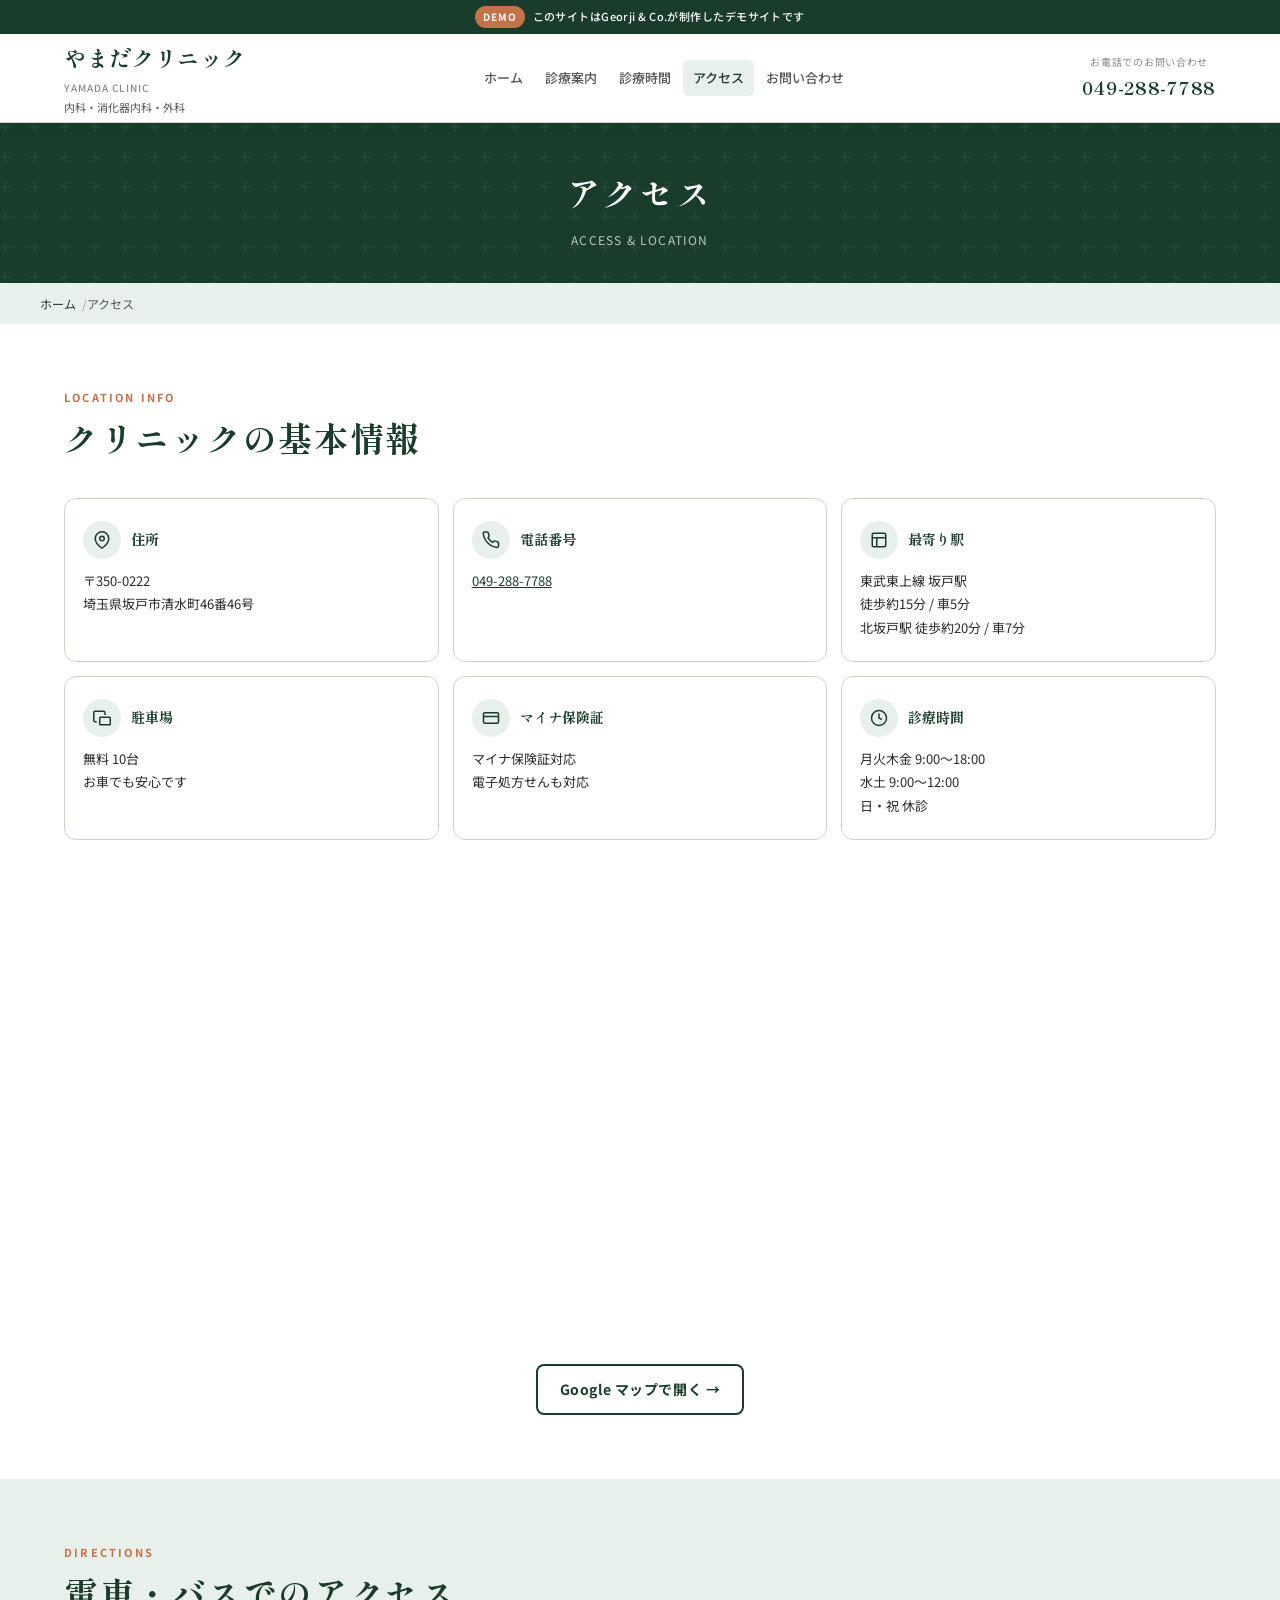
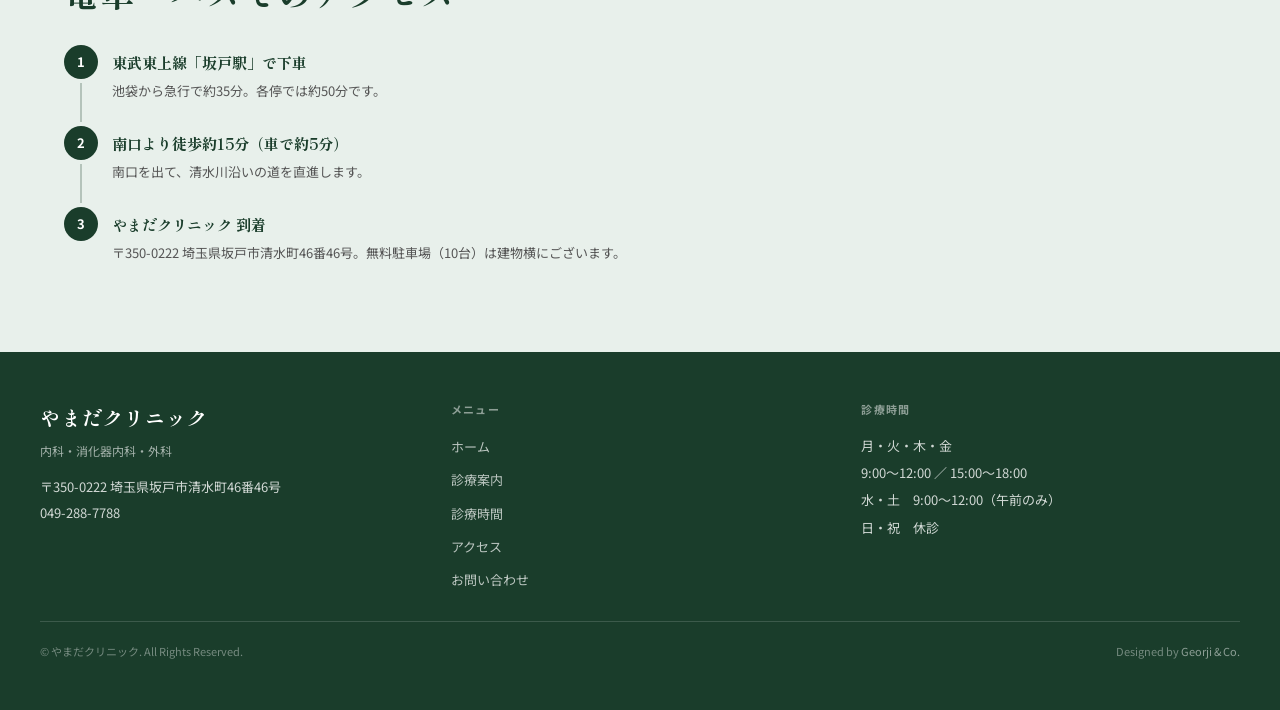
==== commit b65ba28c: "Add files via upload" ====
--- a/access.html
+++ b/access.html
@@ -20,7 +20,7 @@
     .info-card-title { font-family: var(--font-min); font-size: 14px; font-weight: 700; color: var(--green); }
     .info-card-body { font-size: 13px; color: var(--text); line-height: 1.8; }
     .info-card-body a { color: var(--green); text-decoration: underline; }
-    .route-steps { display: flex; flex-direction: column; max-width: 560px; margin: 28px auto 0; }
+    .route-steps { display: flex; flex-direction: column; max-width: 100%; margin: 28px auto 0; overflow: hidden; }
     .route-step { display: flex; gap: 14px; }
     .route-left { display: flex; flex-direction: column; align-items: center; flex-shrink: 0; }
     .route-num { width: 34px; height: 34px; border-radius: 50%; background: var(--green); color: var(--white); font-weight: 700; font-size: 13px; display: flex; align-items: center; justify-content: center; }
@@ -61,7 +61,7 @@
       <div class="info-card fade-in"><div class="info-card-head"><div class="info-card-icon"><svg xmlns="http://www.w3.org/2000/svg" viewBox="0 0 24 24" fill="none" stroke="currentColor" stroke-width="2"><circle cx="12" cy="12" r="10"/><polyline points="12 6 12 12 16 14"/></svg></div><div class="info-card-title">診療時間</div></div><div class="info-card-body">月火木金 9:00〜18:00<br>水土 9:00〜12:00<br>日・祝 休診</div></div>
     </div>
     <div class="map-big fade-in">
-      <iframe src="https://www.google.com/maps/embed/v1/place?key=AIzaSyA4-mgUHwS7N9PmfEx7xGmvrIiDA3NzyrI&q=place_id:ChIJrXem1mDWGGARuGfm0WJluS0&zoom=15" loading="lazy" allowfullscreen title="やまだクリニック 地図"></iframe>
+      <iframe src="https://maps.google.com/maps?q=%E5%9F%BC%E7%8E%89%E7%9C%8C%E5%9D%82%E6%88%B0%E5%B8%82%E6%B8%85%E6%B0%B4%E7%94%BA46%E7%95%AA46%E5%8F%B7&output=embed&hl=ja&z=16" loading="lazy" allowfullscreen title="やまだクリニック 地図"></iframe>
     </div>
     <div style="text-align:center;margin-top:16px;" class="fade-in">
       <a href="https://maps.google.com/maps?q=埼玉県坂戸市清水町46-46" target="_blank" rel="noopener" class="btn-outline">Google マップで開く →</a>
--- a/style.css
+++ b/style.css
@@ -1,5 +1,5 @@
 /* ===========================
-   やまだクリニック | style.css  (SP最適化版)
+   やまだクリニック | style.css  (横スクロール完全対策版)
    =========================== */
 
 @import url('https://fonts.googleapis.com/css2?family=Shippori+Mincho:wght@400;500;600;700;800&family=Noto+Sans+JP:wght@300;400;500;700&display=swap');
@@ -7,10 +7,21 @@
 /* ── Reset & Base ── */
 *, *::before, *::after {
   box-sizing: border-box;
-  margin: 0;
-  padding: 0;
+  margin: 0; padding: 0;
   word-break: keep-all;
   overflow-wrap: break-word;
+}
+
+/* html・body 両方に overflow-x:hidden — スクロールバー起因の横溢れを防ぐ */
+html {
+  scroll-behavior: smooth;
+  overflow-x: hidden;
+}
+body {
+  font-family: var(--font-sans);
+  font-size: 16px; line-height: 1.8;
+  color: var(--text); background: var(--cream);
+  overflow-x: hidden;
 }
 
 :root {
@@ -35,16 +46,6 @@
   :root { --header-h: 88px; }
 }
 
-html { scroll-behavior: smooth; }
-body {
-  font-family: var(--font-sans);
-  font-size: 16px;
-  line-height: 1.8;
-  color: var(--text);
-  background: var(--cream);
-  overflow-x: hidden;
-  max-width: 100vw;
-}
 a { color: inherit; text-decoration: none; }
 img { max-width: 100%; display: block; }
 ul, ol { list-style: none; }
@@ -52,65 +53,41 @@
 /* ── Demo Banner ── */
 .demo-banner {
   position: fixed;
-  top: 0; left: 0; width: 100%;
+  /* width:100% の代わりに left:0/right:0 で横幅を確定 */
+  top: 0; left: 0; right: 0;
   height: var(--demo-h);
-  background: var(--green);
-  color: var(--white);
-  display: flex;
-  align-items: center;
-  justify-content: center;
-  font-size: 11px;
-  font-weight: 500;
-  letter-spacing: 0.04em;
-  z-index: 1000;
-  gap: 8px;
-  padding: 0 12px;
-  overflow: hidden;
-}
-.demo-banner p {
-  overflow: hidden;
-  text-overflow: ellipsis;
-  white-space: nowrap;
-}
+  background: var(--green); color: var(--white);
+  display: flex; align-items: center; justify-content: center;
+  font-size: 11px; font-weight: 500; letter-spacing: 0.04em;
+  z-index: 1000; gap: 8px; padding: 0 12px; overflow: hidden;
+}
+.demo-banner p { overflow: hidden; text-overflow: ellipsis; white-space: nowrap; }
 .demo-banner span {
-  background: var(--terra);
-  padding: 2px 8px;
-  border-radius: 20px;
-  font-size: 10px;
-  font-weight: 700;
-  letter-spacing: 0.08em;
-  flex-shrink: 0;
+  background: var(--terra); padding: 2px 8px; border-radius: 20px;
+  font-size: 10px; font-weight: 700; letter-spacing: 0.08em; flex-shrink: 0;
 }
 
 /* ── Header ── */
 .site-header {
   position: fixed;
-  top: var(--demo-h); left: 0; width: 100%;
+  top: var(--demo-h); left: 0; right: 0; /* width:100% 廃止 */
   background: var(--white);
   border-bottom: 1px solid var(--border);
   z-index: 900;
   box-shadow: 0 2px 12px rgba(26,61,43,.06);
 }
 .header-inner {
-  max-width: 1200px;
-  margin: 0 auto;
-  padding: 0 16px;
+  max-width: 1200px; margin: 0 auto; padding: 0 16px;
   height: var(--header-h);
-  display: flex;
-  align-items: center;
-  justify-content: space-between;
-  gap: 8px;
-  min-width: 0;
+  display: flex; align-items: center; justify-content: space-between;
+  gap: 8px; min-width: 0;
 }
 
 /* ロゴ */
-.logo-wrap { display: flex; flex-direction: column; gap: 1px; flex-shrink: 1; min-width: 0; }
+.logo-wrap { display: flex; flex-direction: column; gap: 1px; flex-shrink: 1; min-width: 0; overflow: hidden; }
 .logo-ja {
-  font-family: var(--font-min);
-  font-size: 17px; font-weight: 700;
-  color: var(--green);
-  letter-spacing: 0.03em;
-  white-space: nowrap;
+  font-family: var(--font-min); font-size: 17px; font-weight: 700;
+  color: var(--green); letter-spacing: 0.03em; white-space: nowrap;
 }
 .logo-en { font-size: 9px; font-weight: 500; color: var(--text-light); letter-spacing: 0.1em; text-transform: uppercase; }
 .logo-sub { font-size: 10px; color: var(--text-mid); white-space: nowrap; }
@@ -125,26 +102,21 @@
 .pc-nav { display: none; }
 .header-cta { display: none; }
 @media (min-width: 900px) {
-  .pc-nav {
-    display: flex; align-items: center; gap: 2px; flex-shrink: 0;
-  }
+  .pc-nav { display: flex; align-items: center; gap: 2px; flex-shrink: 0; }
   .pc-nav a {
     font-size: 13px; font-weight: 500; color: var(--text-mid);
     padding: 6px 10px; border-radius: 6px;
-    transition: background .2s, color .2s;
-    white-space: nowrap;
+    transition: background .2s, color .2s; white-space: nowrap;
   }
   .pc-nav a:hover { background: var(--green-light); color: var(--green); }
   .header-cta { display: flex; align-items: center; flex-shrink: 0; }
   .btn-tel {
-    font-family: var(--font-min);
-    font-size: 18px; font-weight: 700; color: var(--green);
-    letter-spacing: 0.04em; white-space: nowrap;
+    font-family: var(--font-min); font-size: 18px; font-weight: 700;
+    color: var(--green); letter-spacing: 0.04em; white-space: nowrap;
   }
   .btn-tel small {
     display: block; font-family: var(--font-sans);
-    font-size: 10px; font-weight: 400; color: var(--text-light);
-    text-align: center;
+    font-size: 10px; font-weight: 400; color: var(--text-light); text-align: center;
   }
 }
 
@@ -160,25 +132,21 @@
 .sp-menu {
   display: none;
   position: fixed;
-  top: var(--offset); left: 0; width: 100%;
-  background: var(--white);
-  border-bottom: 2px solid var(--green);
-  z-index: 850;
-  padding: 4px 0;
-  max-height: calc(100vh - var(--offset));
-  overflow-y: auto;
+  top: var(--offset); left: 0; right: 0; /* width:100% 廃止 */
+  background: var(--white); border-bottom: 2px solid var(--green);
+  z-index: 850; padding: 4px 0;
+  max-height: calc(100vh - var(--offset)); overflow-y: auto;
 }
 .sp-menu.open { display: block; }
 .sp-menu a {
   display: block; padding: 14px 20px;
   font-size: 15px; font-weight: 500; color: var(--text);
-  border-bottom: 1px solid var(--border);
-  transition: background .2s;
+  border-bottom: 1px solid var(--border); transition: background .2s;
 }
 .sp-menu a:hover { background: var(--green-light); }
 .sp-menu .sp-tel {
-  padding: 16px 20px;
-  font-family: var(--font-min); font-size: 22px; font-weight: 700; color: var(--green);
+  padding: 16px 20px; font-family: var(--font-min); font-size: 22px;
+  font-weight: 700; color: var(--green);
   display: flex; align-items: center; gap: 8px;
   background: var(--green-light); border-bottom: none;
 }
@@ -186,8 +154,8 @@
 /* スティッキーCTA */
 .sticky-cta {
   display: flex;
-  position: fixed; bottom: 0; left: 0; width: 100%; z-index: 800;
-  box-shadow: 0 -2px 12px rgba(0,0,0,.12);
+  position: fixed; bottom: 0; left: 0; right: 0; /* width:100% 廃止 */
+  z-index: 800; box-shadow: 0 -2px 12px rgba(0,0,0,.12);
 }
 .sticky-cta a {
   flex: 1; display: flex; flex-direction: column;
@@ -202,7 +170,7 @@
 /* ボトムナビ */
 .sp-bottom-nav {
   display: flex;
-  position: fixed; bottom: 56px; left: 0; width: 100%;
+  position: fixed; bottom: 56px; left: 0; right: 0; /* width:100% 廃止 */
   background: var(--white); border-top: 1px solid var(--border); z-index: 790;
 }
 .sp-bottom-nav a {
@@ -221,25 +189,20 @@
 .page-hero {
   margin-top: var(--offset);
   background: var(--green);
-  padding: 40px 20px 32px;
-  text-align: center;
-  position: relative;
-  overflow: hidden;
+  padding: 40px 20px 32px; text-align: center;
+  position: relative; overflow: hidden;
 }
 .page-hero::before {
   content: ''; position: absolute; inset: 0;
   background: url("data:image/svg+xml,%3Csvg width='60' height='60' viewBox='0 0 60 60' xmlns='http://www.w3.org/2000/svg'%3E%3Cg fill='none' fill-rule='evenodd'%3E%3Cg fill='%23ffffff' fill-opacity='0.04'%3E%3Cpath d='M36 34v-4h-2v4h-4v2h4v4h2v-4h4v-2h-4zm0-30V0h-2v4h-4v2h4v4h2V6h4V4h-4zM6 34v-4H4v4H0v2h4v4h2v-4h4v-2H6zM6 4V0H4v4H0v2h4v4h2V6h4V4H6z'/%3E%3C/g%3E%3C/g%3E%3C/svg%3E");
 }
 .page-hero-title {
-  font-family: var(--font-min);
-  font-size: clamp(22px, 5vw, 34px);
-  font-weight: 700; color: var(--white);
-  letter-spacing: 0.08em; position: relative;
+  font-family: var(--font-min); font-size: clamp(22px, 5vw, 34px);
+  font-weight: 700; color: var(--white); letter-spacing: 0.08em; position: relative;
 }
 .page-hero-sub {
-  font-size: 12px; color: rgba(255,255,255,.7);
-  margin-top: 6px; letter-spacing: 0.1em;
-  text-transform: uppercase; position: relative;
+  font-size: 12px; color: rgba(255,255,255,.7); margin-top: 6px;
+  letter-spacing: 0.1em; text-transform: uppercase; position: relative;
 }
 
 /* パンくず */
@@ -255,18 +218,17 @@
 .container { max-width: 1200px; margin: 0 auto; padding: 0 16px; }
 @media (min-width: 768px) { .container { padding: 0 24px; } }
 
+/* section に overflow:hidden を必ず付ける */
 section { padding: 48px 16px; overflow: hidden; }
 @media (min-width: 768px) { section { padding: 64px 24px; } }
 
 .section-label {
-  font-size: 11px; font-weight: 700;
-  letter-spacing: 0.2em; text-transform: uppercase; color: var(--terra); margin-bottom: 6px;
+  font-size: 11px; font-weight: 700; letter-spacing: 0.2em;
+  text-transform: uppercase; color: var(--terra); margin-bottom: 6px;
 }
 .section-title {
-  font-family: var(--font-min);
-  font-size: clamp(21px, 4vw, 34px);
-  font-weight: 700; color: var(--green);
-  line-height: 1.4; letter-spacing: 0.05em;
+  font-family: var(--font-min); font-size: clamp(21px, 4vw, 34px);
+  font-weight: 700; color: var(--green); line-height: 1.4; letter-spacing: 0.05em;
 }
 .section-title + p {
   margin-top: 12px; color: var(--text-mid);
@@ -277,8 +239,8 @@
 .status-chip {
   display: inline-flex; align-items: center; gap: 6px;
   padding: 5px 14px; border-radius: 20px;
-  font-size: 13px; font-weight: 700;
-  letter-spacing: 0.04em; white-space: nowrap;
+  font-size: 13px; font-weight: 700; letter-spacing: 0.04em;
+  /* nowrap は削除 — SP で折り返せるように */
 }
 .status-chip.open   { background: #e8f5e9; color: #2e7d32; }
 .status-chip.closed { background: #fce4ec; color: #c62828; }
@@ -298,7 +260,8 @@
   background: var(--terra); color: var(--white);
   font-size: 14px; font-weight: 700; padding: 13px 24px;
   border-radius: 8px; transition: background .2s, transform .2s;
-  letter-spacing: 0.04em; border: none; cursor: pointer; white-space: nowrap;
+  letter-spacing: 0.04em; border: none; cursor: pointer;
+  /* nowrap 削除 — 必要なら個別指定 */
 }
 .btn-primary:hover { background: #b0633e; transform: translateY(-2px); }
 .btn-outline {
@@ -306,7 +269,7 @@
   background: transparent; color: var(--green);
   font-size: 14px; font-weight: 700; padding: 11px 22px;
   border-radius: 8px; border: 2px solid var(--green);
-  transition: all .2s; letter-spacing: 0.04em; white-space: nowrap;
+  transition: all .2s; letter-spacing: 0.04em;
 }
 .btn-outline:hover { background: var(--green); color: var(--white); }
 
@@ -348,5 +311,43 @@
 }
 .access-icon svg { width: 20px !important; height: 20px !important; color: var(--green); }
 .access-label { font-size: 11px; font-weight: 700; color: var(--terra); letter-spacing: 0.08em; text-transform: uppercase; }
-.access-val { font-size: 14px; font-weight: 500; color: var(--text); margin-top: 2px; min-width: 0; }
+.access-val { font-size: 14px; font-weight: 500; color: var(--text); margin-top: 2px; min-width: 0; word-break: break-all; }
 .access-val a { color: var(--green); text-decoration: underline; }
+
+/* ── 昼の休憩バー ── */
+.lunch-bar {
+  display: none;
+  position: fixed;
+  top: 0; left: 0; right: 0; /* width:100% 廃止 */
+  z-index: 880;
+  background: #fffbf0;
+  border-bottom: 2px solid #e8a020;
+  padding: 0 16px;
+  box-shadow: 0 2px 8px rgba(232,160,32,.15);
+  animation: slideDown .3s ease;
+}
+@keyframes slideDown {
+  from { transform: translateY(-100%); opacity: 0; }
+  to   { transform: translateY(0);     opacity: 1; }
+}
+.lunch-bar.open {
+  display: flex; align-items: center; justify-content: center;
+  gap: 10px; min-height: 44px; flex-wrap: wrap;
+}
+.lunch-bar-icon {
+  width: 24px; height: 24px; flex-shrink: 0;
+  background: #e8a020; border-radius: 50%;
+  display: flex; align-items: center; justify-content: center;
+}
+.lunch-bar-icon svg { width: 14px !important; height: 14px !important; color: #fff; }
+.lunch-bar-text {
+  font-size: 13px; font-weight: 700; color: #7a5200;
+  letter-spacing: 0.03em; line-height: 1.5;
+  /* SP で長い場合も折り返せるように nowrap 無し */
+}
+.lunch-bar-text strong { color: #e8a020; }
+.lunch-bar-badge {
+  background: #e8a020; color: #fff;
+  font-size: 10px; font-weight: 700; padding: 2px 8px;
+  border-radius: 20px; flex-shrink: 0;
+}
